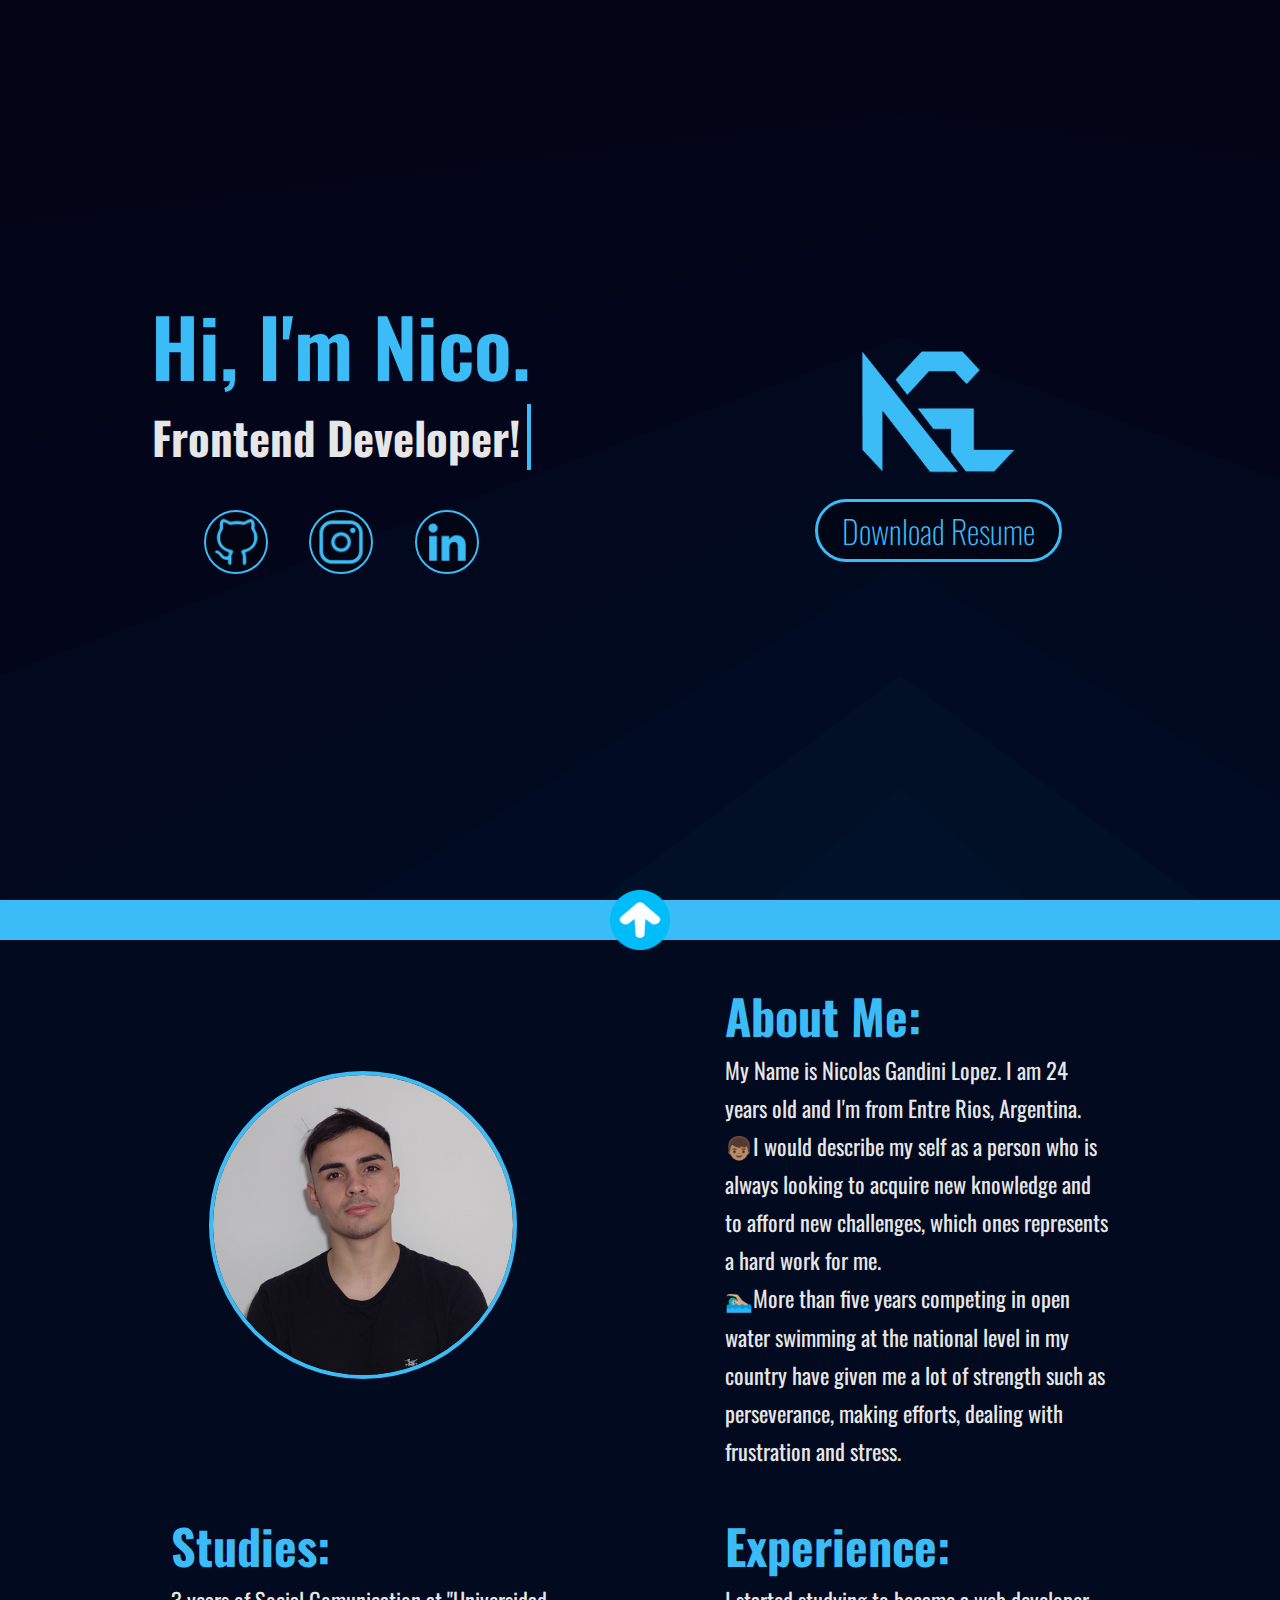
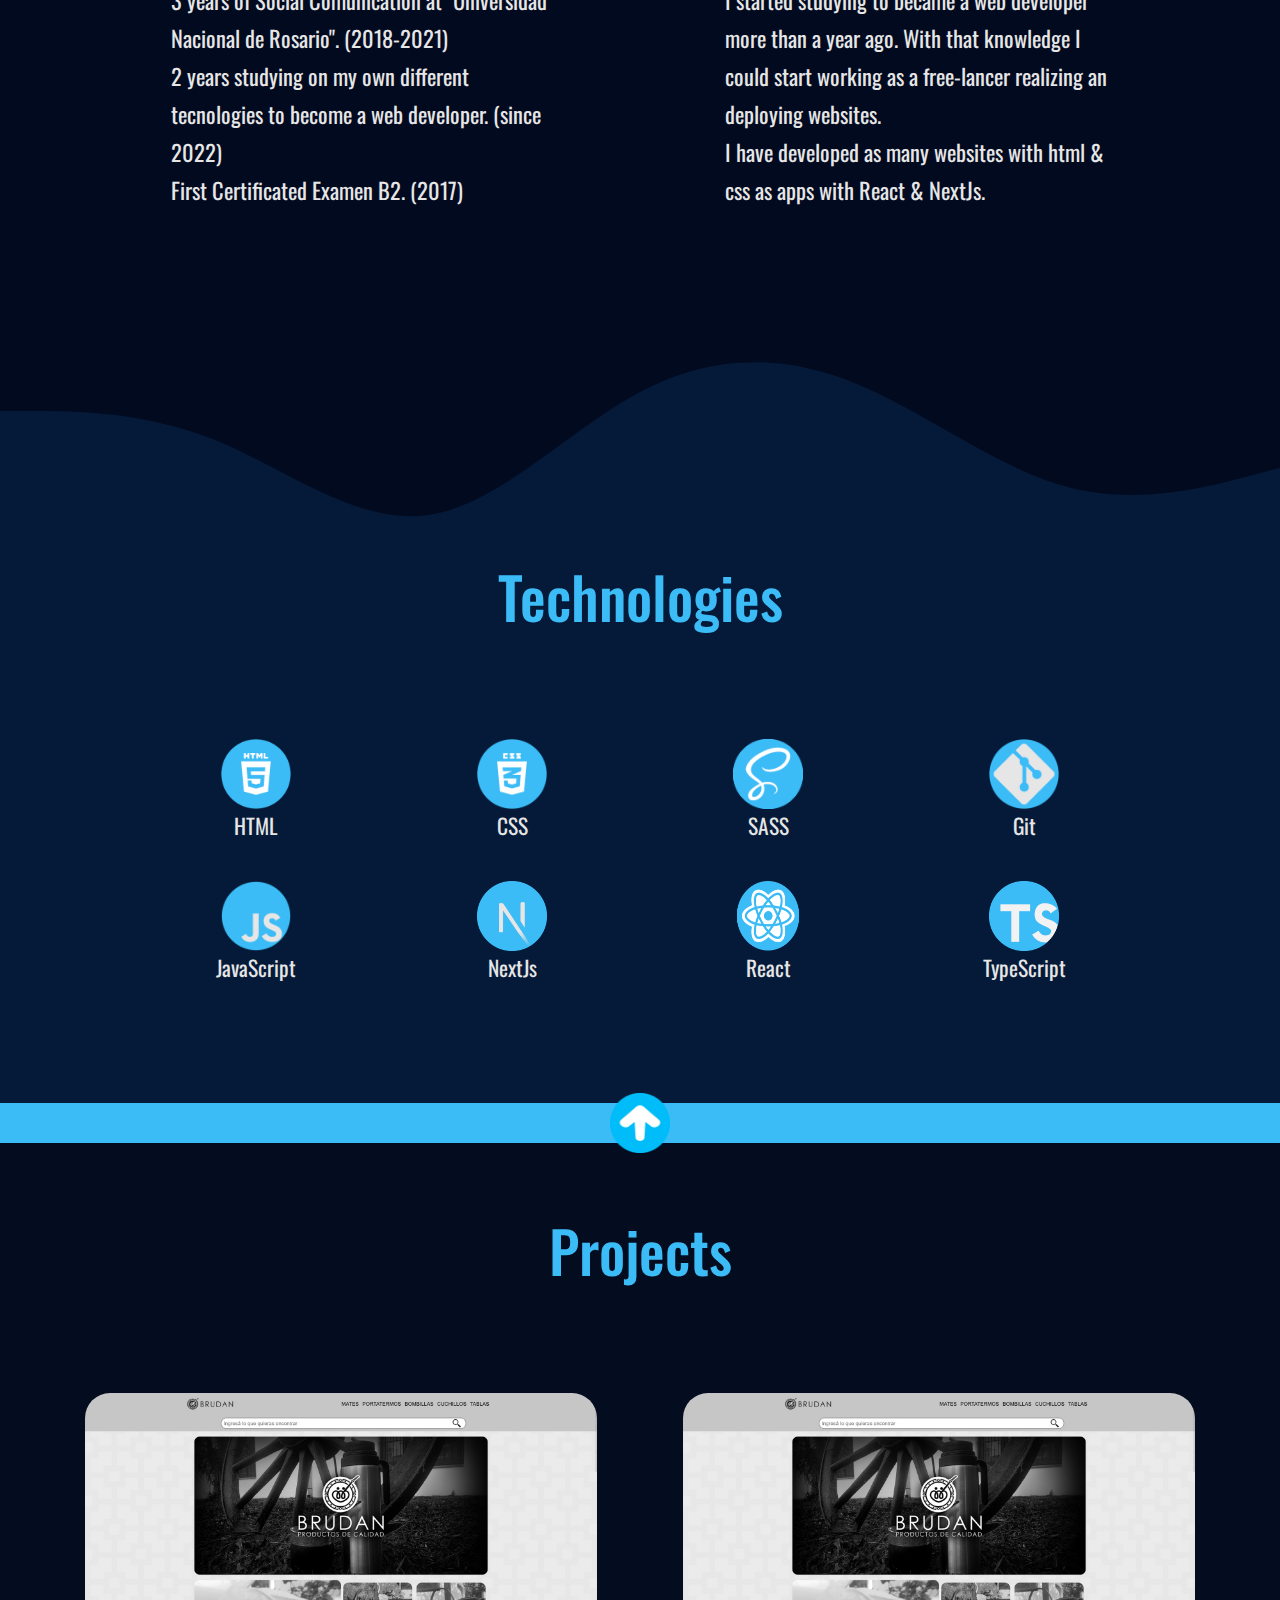
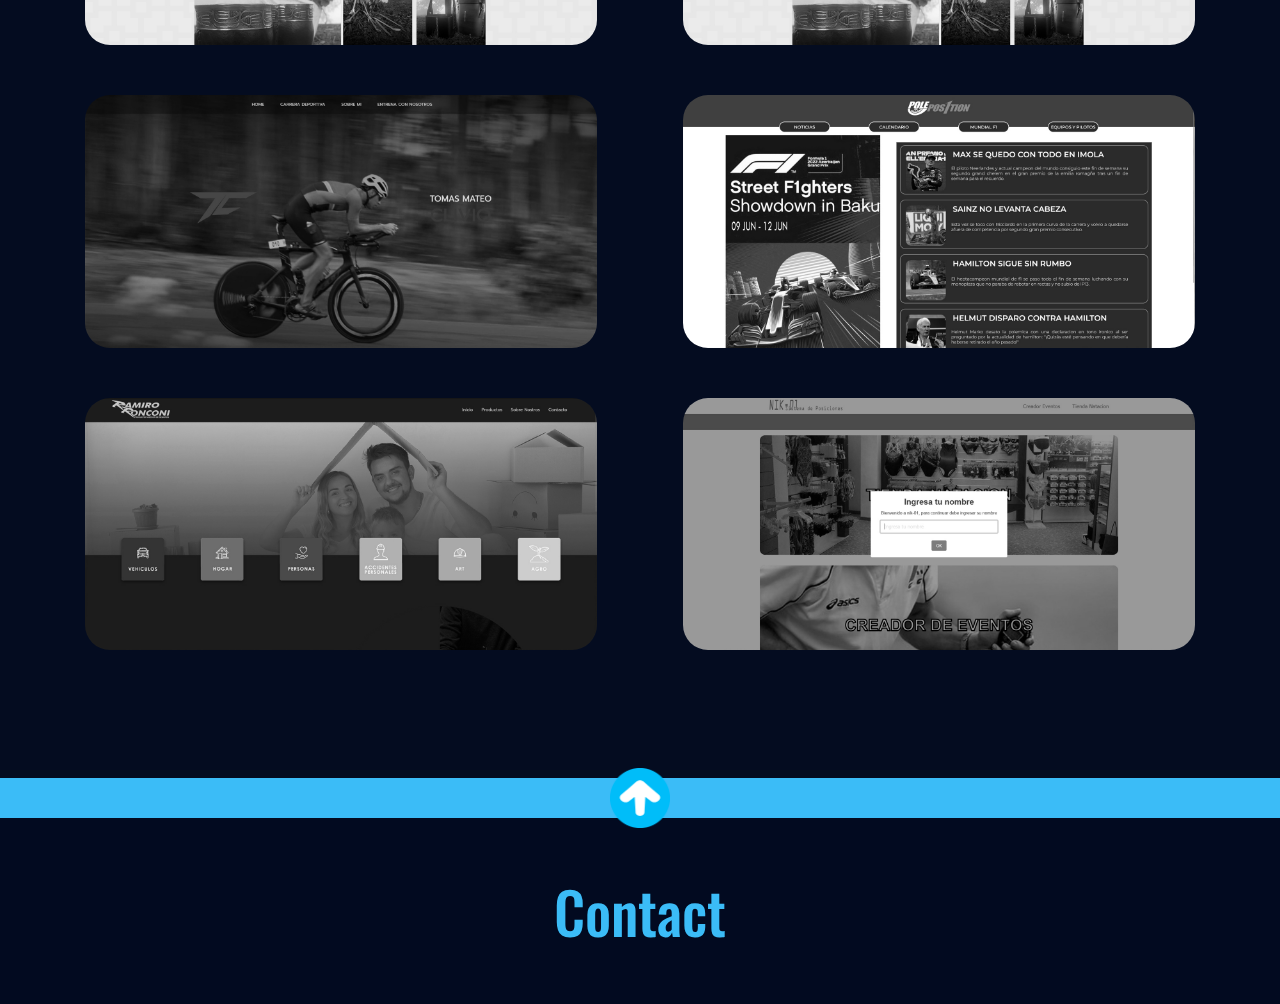
==== en.html @ 4fa84c88 "main" ====
<!DOCTYPE html>
<html lang="en">

<head>
    <meta charset="UTF-8">
    <meta name="viewport" content="width=device-width, initial-scale=1.0">
    <link rel="stylesheet" href="css/global.css">
    <title>NGL Web Developer</title>
    <meta name="description" content="Discover in this portfolio my projects and my way of working as a Frontend developer.">
    <link rel="shortcut icon" href="./assets/ngl.png" type="image/x-icon">
</head>

<body>
    <header></header>
    <main class="wellcome">
        <article class="leftmain">
            <h3 class="mainName">Hi, I'm Nico.</h3>
            <h1 class="writing-machine">Frontend Developer!</h1>
            <div class="icons">
                <a href="https://github.com/Gandininicoo" rel="no-rel" target="_blank" class="icon github"></a>
                <a href="https://www.instagram.com/gandininicoo/" rel="no-rel" target="_blank"
                    class="icon instagram"></a>
                <a href="https://www.linkedin.com/in/nicolas-gandini-lopez-996236244/" rel="no-rel" target="_blank"
                    class="icon linkedin"></a>
            </div>
        </article>
        <div class="rightmain">
            <img src="./assets/ngl.png" alt="NGL WEB DEVELOPER" class="nglwellcome">
            <a href="./assets/Resume-Nicolas-Ganidini-Lopez.pdf" rel="no-rel" target="_blank" download class="downloadresume">Download Resume</a>
        </div>
    </main>
    <div class="divisor1">
        <img src="./assets/44603.png" alt="up-arrow">
    </div>
    <section class="personal-data">
        <div class="aboutPictureContainer"><img src="./assets/nicolasgandinilopez.jpg"
                alt="Picture of Nicolas Gandini Lopez" class="aboutPicture"></div>
        <article class="articleabout">
            <h3 class="h3data">About Me:</h3>
            <p class="pdata">My Name is Nicolas Gandini Lopez. I am 24 years old and I'm from Entre Rios, Argentina.</p>
            <p class="pdata">👦🏽I would describe my self as a person who is always looking to acquire new knowledge and
                to afford new challenges, which ones represents a hard work for me.</p>
            <p class="pdata"> 🏊🏼‍♂️More than five years competing in open water swimming at the national level in my
                country have given me a lot of strength such as perseverance, making efforts, dealing with frustration
                and stress.</p>
        </article>
    </section>
    <section class="personal-data personal-data-bottom">
        <article class="articleinfo">
            <h3 class="h3data">Studies:</h3>
            <p class="pdata">3 years of Social Comunication at "Universidad Nacional de Rosario". (2018-2021)</p>
            <p class="pdata">2 years studying on my own different tecnologies to become a web developer. (since 2022)
            </p>
            <p class="pdata">First Certificated Examen B2. (2017) </p>
        </article>
        <article class="articleinfo">
            <h3 class="h3data">Experience:</h3>
            <p class="pdata"> I started studying to became a web developer more than a year ago. With that knowledge I
                could start working as a free-lancer realizing an deploying websites.</p>
            <p class="pdata"> I have developed as many websites with html & css as apps with React & NextJs.</p>
        </article>
    </section>
    <svg class="svgwave" xmlns="http://www.w3.org/2000/svg" viewBox="0 0 1440 320">
        <path fill="#051A38" fill-opacity="1"
            d="M0,64L40,64C80,64,160,64,240,96C320,128,400,192,480,181.3C560,171,640,85,720,42.7C800,0,880,0,960,32C1040,64,1120,128,1200,149.3C1280,171,1360,149,1400,138.7L1440,128L1440,320L1400,320C1360,320,1280,320,1200,320C1120,320,1040,320,960,320C880,320,800,320,720,320C640,320,560,320,480,320C400,320,320,320,240,320C160,320,80,320,40,320L0,320Z">
        </path>
    </svg>
    <section class="techs">
        <h3 class="techsName">Technologies</h3>
        <article class="techsIcons">
            <div class="techIcon"><img src="./assets/html.png" alt="">
                <h6>HTML</h6>
            </div>
            <div class="techIcon"><img src="./assets/css.png" alt="">
                <h6>CSS</h6>
            </div>
            <div class="techIcon"><img src="./assets/sass.png" alt="">
                <h6>SASS</h6>
            </div>
            <div class="techIcon"><img src="./assets/git.png" alt="">
                <h6>Git</h6>
            </div>
            <div class="techIcon"><img src="./assets/js.png" alt="">
                <h6>JavaScript</h6>
            </div>
            <div class="techIcon"><img src="./assets/next.png" alt="">
                <h6>NextJs</h6>
            </div>
            <div class="techIcon"><img src="./assets/react.png" alt="">
                <h6>React</h6>
            </div>
            <div class="techIcon"><img src="./assets/ts.png" alt="">
                <h6>TypeScript</h6>
            </div>
        </article>
    </section>
    <div class="divisor1">
        <img src="./assets/44603.png" alt="up-arrow">
    </div>
    <section class="projects">
        <h3 class="techsName">Projects</h3>
        <div class=" project hover08 hover14">
            <figure><img class="projectImg" src="./assets/matesbrudan.jpg"></figure>
            <div class="barraProjectos">
                <a href="https://github.com/Gandininicoo/Brudan" rel="no-rel" target="_blank"> <img src="./assets/visitgithub.png" alt="visit github">GitHub</a>
                <a href="https://www.matesbrudan.com.ar/" rel="no-rel" target="_blank"> <img src="./assets/visitwebsite.png" alt="visit website">Visit Website</a>
            </div>
        </div>
        <div class=" project hover08 hover14">
            <figure><img class="projectImg" src="./assets/matesbrudan.jpg"></figure>
            <div class="barraProjectos">
                <a href="https://github.com/Gandininicoo/Brudan" rel="no-rel" target="_blank"> <img src="./assets/visitgithub.png" alt="visit github">GitHub</a>
                <a href="https://www.matesbrudan.com.ar/" rel="no-rel" target="_blank"> <img src="./assets/visitwebsite.png" alt="visit website">Visit Website</a>
            </div>
        </div>
        <div class=" project hover08 hover14">
            <figure><img class="projectImg" src="./assets/tomasclivioapp.jpg"></figure>
            <div class="barraProjectos">
                <a href="https://github.com/Gandininicoo/reactApp-TomiClivio" rel="no-rel" target="_blank"> <img src="./assets/visitgithub.png" alt="visit github">GitHub</a>
                <a href="https://tomasclivio.web.app/" rel="no-rel" target="_blank"> <img src="./assets/visitwebsite.png" alt="visit website">Visit Website</a>
            </div>
        </div>
        <div class=" project hover08 hover14">
            <figure><img class="projectImg" src="./assets/poleposition.jpg"></figure>
            <div class="barraProjectos">
                <a href="https://github.com/Gandininicoo/Pole-Position" rel="no-rel" target="_blank"> <img src="./assets/visitgithub.png" alt="visit github">GitHub</a>
                <a href="https://gandininicoo.github.io/Pole-Position/" rel="no-rel" target="_blank"> <img src="./assets/visitwebsite.png" alt="visit website">Visit Website</a>
            </div>
        </div>
        <div class=" project hover08 hover14">
            <figure><img class="projectImg" src="./assets/ramiroronconi.jpg"></figure>
            <div class="barraProjectos">
                <a href="https://github.com/Gandininicoo/RRonconi" rel="no-rel" target="_blank"> <img src="./assets/visitgithub.png" alt="visit github">GitHub</a>
                <a href="http://ramiroronconi.com.ar/" rel="no-rel" target="_blank"> <img src="./assets/visitwebsite.png" alt="visit website">Visit Website</a>
            </div>
        </div>
        <div class=" project hover08 hover14">
            <figure><img class="projectImg" src="./assets/nik.jpg"></figure>
            <div class="barraProjectos">
                <a href="https://github.com/Gandininicoo/JS-GandiniLopez" rel="no-rel" target="_blank"> <img src="./assets/visitgithub.png" alt="visit github">GitHub</a>
                <a href="https://gandininicoo.github.io/JS-GandiniLopez/" rel="no-rel" target="_blank"> <img src="./assets/visitwebsite.png" alt="visit website">Visit Website</a>
            </div>
        </div>
    </section>
    <div class="divisor1">
        <img src="./assets/44603.png" alt="up-arrow">
    </div>
    <section class="contact">
        <h3 class="techsName">Contact</h3>
    </section>
    <footer></footer>
    <script src="main.js"></script>
</body>

</html>
---- css/global.css ----
@import url('https://fonts.googleapis.com/css2?family=Oswald:wght@200;400;600&display=swap');
*{
    margin: 0;
    padding: 0;
    font-family: Oswald, sans-serif;
}

.wellcome{
    height: 100vh;
    width: 100%;
    display: flex;
    flex-wrap: wrap;
    justify-content: space-evenly;
    background-color: #030415;
    background-image: url("data:image/svg+xml,%3Csvg xmlns='http://www.w3.org/2000/svg' width='100%25' height='100%25' viewBox='0 0 1600 800'%3E%3Cg %3E%3Cpolygon fill='%23030518' points='800 100 0 200 0 800 1600 800 1600 200'/%3E%3Cpolygon fill='%2303061b' points='800 200 0 400 0 800 1600 800 1600 400'/%3E%3Cpolygon fill='%2302081d' points='800 300 0 600 0 800 1600 800 1600 600'/%3E%3Cpolygon fill='%23020a20' points='1600 800 800 400 0 800'/%3E%3Cpolygon fill='%23010c24' points='1280 800 800 500 320 800'/%3E%3Cpolygon fill='%23010f27' points='533.3 800 1066.7 800 800 600'/%3E%3Cpolygon fill='%2300122A' points='684.1 800 914.3 800 800 700'/%3E%3C/g%3E%3C/svg%3E");
    background-attachment: fixed;
    background-size: cover;
}
.leftmain, .rightmain{
    width: 40%;
    display: flex;
    flex-direction: column;
    justify-content: center;
    align-items: center;
}
.mainName{
    font-size: 5rem;
    font-weight: 600;
    color: #3bbcf7;
}
.writing-machine{
    display: block;
    font-size: 2.8rem;
    white-space: nowrap;
    border-right: 4px solid #3bbcf7;
    width: 15ch;
    animation: tipe 2.7s steps(20), blink .6s infinite;
    overflow: hidden;
    color: #e6e6e6;
}
.writing-machine-es{
    display: block;
    font-size: 2.8rem;
    white-space: nowrap;
    border-right: 4px solid #3bbcf7;
    width: 17ch;
    animation: tipe 2.7s steps(20), blink .6s infinite;
    overflow: hidden;
    color: #e6e6e6;
}
@keyframes tipe {
    from {width: 0;}
}
@keyframes blink {
    50% {border-color: transparent;}
}
.icons{
    margin: 40px;
    width: 70%;
    display: flex;
    justify-content: space-evenly;
}
.icon{
    width: 60px;
    height: 60px;
    border-radius: 100%;
    background-color: rgba(0, 0, 0, 0.3);
    border: 2px solid #3bbcf7;
    transition: ease-in .1s;
}
.icon:hover{
    width: 56px;
    height: 56px;
    background-color: rgba(0, 0, 0, 0.6);
    border: 4px solid #3bbcf7;
}
.github{background-image: url(../assets/github.png); background-size: 100%; background-repeat: no-repeat;}
.instagram{background-image: url(../assets/instagram.png); background-size: 100%; background-repeat: no-repeat;}
.linkedin{background-image: url(../assets/linkedin.png); background-size: 100%; background-repeat: no-repeat;}
.downloadresume{font-size: 2rem;
    font-weight: 200;
    padding: 5px;
    background-color: rgba(0, 0, 0, 0.3);
    color: #3bbcf7;
    text-decoration: none;
    width: 45%;
    border-radius: 80px;
    text-align: center;
    border: 3px solid #3bbcf7;
    transition: all .4s;
}
.downloadresume:hover{
    background-color: rgba(0, 0, 0, 0.6);
    transform: scale(.95);
    border: 4px solid #3bbcf7;
}
.nglwellcome{
    width: 30%;
    margin-bottom: 15px;
}
.divisor1{
    width: 100%;
    height: 40px;
    background-color: #3bbcf7;
    display: flex;
    justify-content: center;
    align-items: flex-start;
}
.divisor1 img{
    height: 60px;
    width: 60px;
    position: relative;
    top: -10px;
}
.personal-data{
    display: flex;
    flex-wrap: wrap;
    justify-content: space-evenly;
    padding-top: 40px;
    background-color: #020A20;
    background-attachment: fixed;
    background-size: cover;
}
.personal-data-bottom{
    padding-bottom: 400px;
}
.svgwave{
    background-color: transparent;
    margin-top: -400px;
    padding-top: 80px; 
    margin-bottom: -10px;
}
.articleabout{
    width: 30%;
    display: flex;
    flex-direction: column;
}
.h3data{
    font-size: 3rem;
    color: #3bbcf7;
}
.pdata{
    font-size: 1.4rem;
    line-height: 1.7em;
    color: #e6e6e6;
}
.aboutPictureContainer{
    display: flex;
    width: 20%;
    margin-right: 5%;
    margin-left: 5%;
    justify-content: center;
    align-items: center;
}
.aboutPicture{
    width: 300px;
    height: 300px;
    height: auto;
    aspect-ratio: 1/1!important;
    border-radius: 100%;
    border: 4px solid #3bbcf7;
}
.articleinfo{
    width: 30%;
    display: flex;
    flex-direction: column;
}
.techs{
    margin-top: -80px;
    width: 100%;
    background-color: #051A38;
    display: flex;
    flex-direction: column;
    align-items: center;
    padding-bottom: 100px;
}
.techsName{
    width: 100%;
    text-align: center;
    font-size: 3.6rem;
    font-weight: 500;
    color: #3bbcf7;
    margin-bottom: 50px;
}
.techsIcons{
    margin-top: 30px;
    width: 80%;
    display: flex;
    justify-content: space-between;
    flex-wrap: wrap;
}
.techIcon{
    padding: 20px 0px;
    display: flex;
    flex-direction: column;
    width: 25%;
    font-size: 2rem;
    justify-content: center;
    align-items: center;
}
.techIcon img{
    height: 70px;
    aspect-ratio: 1/1;
    width: auto;
}
.techIcon h6{
    align-self: center;
    font-weight: 400;
    color: #e6e6e6;
}
.projects{
    display: flex;
    flex-wrap: wrap;
    justify-content: space-evenly;
    background-color: #040C20;
    background-image: url("data:image/svg+xml,%3Csvg xmlns='http://www.w3.org/2000/svg' width='100%25' height='100%25' viewBox='0 0 1600 800'%3E%3Cg stroke='%23051A38' stroke-width='65.6' stroke-opacity='0.15' %3E%3Ccircle fill='%23040C20' cx='0' cy='0' r='1800'/%3E%3Ccircle fill='%23050e23' cx='0' cy='0' r='1700'/%3E%3Ccircle fill='%23061026' cx='0' cy='0' r='1600'/%3E%3Ccircle fill='%23071229' cx='0' cy='0' r='1500'/%3E%3Ccircle fill='%2307142c' cx='0' cy='0' r='1400'/%3E%3Ccircle fill='%2307162f' cx='0' cy='0' r='1300'/%3E%3Ccircle fill='%23071732' cx='0' cy='0' r='1200'/%3E%3Ccircle fill='%23071936' cx='0' cy='0' r='1100'/%3E%3Ccircle fill='%23071a39' cx='0' cy='0' r='1000'/%3E%3Ccircle fill='%23071c3c' cx='0' cy='0' r='900'/%3E%3Ccircle fill='%23071d3f' cx='0' cy='0' r='800'/%3E%3Ccircle fill='%23071f43' cx='0' cy='0' r='700'/%3E%3Ccircle fill='%23072046' cx='0' cy='0' r='600'/%3E%3Ccircle fill='%23072249' cx='0' cy='0' r='500'/%3E%3Ccircle fill='%2308234d' cx='0' cy='0' r='400'/%3E%3Ccircle fill='%23082550' cx='0' cy='0' r='300'/%3E%3Ccircle fill='%23082654' cx='0' cy='0' r='200'/%3E%3Ccircle fill='%23082857' cx='0' cy='0' r='100'/%3E%3C/g%3E%3C/svg%3E");
    background-attachment: fixed;
    background-size: cover;
    padding-bottom: 10%;
    padding-top: 5%;
}
.project{
    display: flex;
    flex-wrap: wrap;
    flex-direction: column;
    aspect-ratio: 16/7.88!important;
    display: flex;
    width: 40%;
    margin-top: 50px;
    border-radius: 25px;
    overflow: hidden;
    transition: ease-in .4s;
}
.project:hover{
    transform: scale(1.1);
    border-radius: 8px;
}
.projectImg{
    width: 100%;
}
.hover14 figure {
    overflow: hidden;
    display: flex;
	position: relative;
    width: 100%;
    height: 100%;
}
.hover14 figure::before {
	position: absolute;
	top: 0;
	left: -75%;
	z-index: 2;
	display: block;
	content: '';
	width: 50%;
	height: 100%;
	background: -webkit-linear-gradient(left, rgba(255,255,255,0) 0%, rgba(255,255,255,.3) 100%);
	background: linear-gradient(to right, rgba(255,255,255,0) 0%, rgba(255,255,255,.3) 100%);
	-webkit-transform: skewX(-25deg);
	transform: skewX(-25deg);
}
.hover14 figure:hover::before {
	-webkit-animation: shine .9s;
	animation: shine .9s;
}
@-webkit-keyframes shine {
	100% {
		left: 125%;
	}
}
@keyframes shine {
	100% {
		left: 125%;
	}
}

.hover08 figure img {
	-webkit-filter: grayscale(100%);
	filter: grayscale(100%);
	-webkit-transition: .6s ease-in-out;
	transition: .6s ease-in-out;
}
.hover08 figure:hover img {
	-webkit-filter: grayscale(0);
	filter: grayscale(0);
}

.barraProjectos{
    width: 100%;
    display: flex;
    flex-wrap: wrap;
    justify-content: space-evenly;
    align-content: center;
    background-color: rgba(0, 0, 0, .8);
    height: 0px;
    z-index: 2;
    -webkit-transition: .6s ease-in-out;
	transition: .6s ease-in-out;
    overflow: hidden;
}
.barraProjectos a{
    color: #fafafa;
    text-decoration: none;
    text-align: center;
    font-weight: 200;
    font-size: 1.1rem;
}
.barraProjectos a img{
    height: 18px;
    width: 18px;
    margin-right: 10px;
}
.barraProjectosDespelgada{
    margin-top: -60px;
    height: 60px;
    -webkit-transition: .6s ease-in-out;
	transition: .6s ease-in-out;
}
.contact{
    display: flex;
    flex-wrap: wrap;
    padding-top: 50px;
    width: 100%;
    background-color: #020A20;
}
@media all and (max-width: 1080px){
    .personal-data-bottom{
        padding-bottom: 250px;
    }
    .mainName{
        font-size: 3rem;
    }
    .writing-machine, .writing-machine-es{
        font-size: 1.8rem;
    }
    .downloadresume{
        font-size: 1.3rem;
    }
    .nglwellcome{
        width: 40%;
        margin-bottom: 15px;
    }
    .h3data{
        font-size: 1.8rem;
    }
    .pdata{
        font-size: 1rem;
        line-height: 1.3em;
    }
    .icon{
        width: 40px;
        height: 40px;
    }
}
.welcomePage{
    display: flex;
    width: 100%;
    height: 100vh;
    flex-wrap: wrap;
}
.welcomeMain{
    display: flex;
    flex-direction: column;
    height: 82%;
    width: 100%;
    align-items: center;
    justify-content: center;
    background-color: #030D1B;
    background-image: url("data:image/svg+xml,%3Csvg xmlns='http://www.w3.org/2000/svg' viewBox='0 0 2000 1500'%3E%3Cdefs%3E%3Cpath fill='none' stroke-width='200' id='a' d='M0.74-509.63l485.39 352.65l-185.4 570.61h-599.97l-185.4-570.61L0.74-509.63 M0.74-510.87l-486.56 353.51l185.85 571.99h601.42L487.3-157.36L0.74-510.87L0.74-510.87z'/%3E%3C/defs%3E%3Cg transform='scale(0.928)' style='transform-origin:center'%3E%3Cg transform='rotate(72 0 0)' style='transform-origin:center'%3E%3Cg transform='rotate(-160 0 0)' style='transform-origin:center'%3E%3Cg transform='translate(1000 750)'%3E%3Cuse stroke='%23030E1C' href='%23a' transform='rotate(10 0 0) scale(1.1)'/%3E%3Cuse stroke='%23040f1e' href='%23a' transform='rotate(20 0 0) scale(1.2)'/%3E%3Cuse stroke='%23051120' href='%23a' transform='rotate(30 0 0) scale(1.3)'/%3E%3Cuse stroke='%23051222' href='%23a' transform='rotate(40 0 0) scale(1.4)'/%3E%3Cuse stroke='%23061324' href='%23a' transform='rotate(50 0 0) scale(1.5)'/%3E%3Cuse stroke='%23061427' href='%23a' transform='rotate(60 0 0) scale(1.6)'/%3E%3Cuse stroke='%23061529' href='%23a' transform='rotate(70 0 0) scale(1.7)'/%3E%3Cuse stroke='%2306172b' href='%23a' transform='rotate(80 0 0) scale(1.8)'/%3E%3Cuse stroke='%2306182d' href='%23a' transform='rotate(90 0 0) scale(1.9)'/%3E%3Cuse stroke='%2306182f' href='%23a' transform='rotate(100 0 0) scale(2)'/%3E%3Cuse stroke='%23061932' href='%23a' transform='rotate(110 0 0) scale(2.1)'/%3E%3Cuse stroke='%23061a34' href='%23a' transform='rotate(120 0 0) scale(2.2)'/%3E%3Cuse stroke='%23061b36' href='%23a' transform='rotate(130 0 0) scale(2.3)'/%3E%3Cuse stroke='%23061c38' href='%23a' transform='rotate(140 0 0) scale(2.4)'/%3E%3Cuse stroke='%23071d3b' href='%23a' transform='rotate(150 0 0) scale(2.5)'/%3E%3Cuse stroke='%23071E3D' href='%23a' transform='rotate(160 0 0) scale(2.6)'/%3E%3C/g%3E%3C/g%3E%3C/g%3E%3C/g%3E%3C/svg%3E");
    background-attachment: fixed;
    background-size: cover;
    background-position: bottom;
}
.welcomeMain img{
    height: 35%;
    aspect-ratio: 1/1;
    margin-top: 10vh;
    animation: imgappear ease-in 1.3s;
    margin-bottom: -2vh;
}
.welcomeMain h1{
    font-size: 3rem;
    color: #3ebcf9;
    margin-bottom: 10vh;
    animation: imgappear ease-in 1.7s;
}
.welcomeMain p{
    font-size: 1.3rem;
    color: #3ebcf9;
    font-weight: 200;
    animation: imgappear ease-in 2.5s;
}
.laguageSection{
    display: flex;
    width: 100%;
    height: 18%;
    background-color: #030D1B;
    background-image: url("data:image/svg+xml,%3Csvg xmlns='http://www.w3.org/2000/svg' viewBox='0 0 2000 1500'%3E%3Cdefs%3E%3Cpath fill='none' stroke-width='200' id='a' d='M0.74-509.63l485.39 352.65l-185.4 570.61h-599.97l-185.4-570.61L0.74-509.63 M0.74-510.87l-486.56 353.51l185.85 571.99h601.42L487.3-157.36L0.74-510.87L0.74-510.87z'/%3E%3C/defs%3E%3Cg transform='scale(0.928)' style='transform-origin:center'%3E%3Cg transform='rotate(72 0 0)' style='transform-origin:center'%3E%3Cg transform='rotate(-160 0 0)' style='transform-origin:center'%3E%3Cg transform='translate(1000 750)'%3E%3Cuse stroke='%23030E1C' href='%23a' transform='rotate(10 0 0) scale(1.1)'/%3E%3Cuse stroke='%23040f1e' href='%23a' transform='rotate(20 0 0) scale(1.2)'/%3E%3Cuse stroke='%23051120' href='%23a' transform='rotate(30 0 0) scale(1.3)'/%3E%3Cuse stroke='%23051222' href='%23a' transform='rotate(40 0 0) scale(1.4)'/%3E%3Cuse stroke='%23061324' href='%23a' transform='rotate(50 0 0) scale(1.5)'/%3E%3Cuse stroke='%23061427' href='%23a' transform='rotate(60 0 0) scale(1.6)'/%3E%3Cuse stroke='%23061529' href='%23a' transform='rotate(70 0 0) scale(1.7)'/%3E%3Cuse stroke='%2306172b' href='%23a' transform='rotate(80 0 0) scale(1.8)'/%3E%3Cuse stroke='%2306182d' href='%23a' transform='rotate(90 0 0) scale(1.9)'/%3E%3Cuse stroke='%2306182f' href='%23a' transform='rotate(100 0 0) scale(2)'/%3E%3Cuse stroke='%23061932' href='%23a' transform='rotate(110 0 0) scale(2.1)'/%3E%3Cuse stroke='%23061a34' href='%23a' transform='rotate(120 0 0) scale(2.2)'/%3E%3Cuse stroke='%23061b36' href='%23a' transform='rotate(130 0 0) scale(2.3)'/%3E%3Cuse stroke='%23061c38' href='%23a' transform='rotate(140 0 0) scale(2.4)'/%3E%3Cuse stroke='%23071d3b' href='%23a' transform='rotate(150 0 0) scale(2.5)'/%3E%3Cuse stroke='%23071E3D' href='%23a' transform='rotate(160 0 0) scale(2.6)'/%3E%3C/g%3E%3C/g%3E%3C/g%3E%3C/g%3E%3C/svg%3E");
    background-attachment: fixed;
    background-size: cover;
    background-position: bottom;
}
.halfLanguageSelect{
    display: flex;
    width: 0;
    flex-grow: 1;
    transition: ease-in-out .55s;
    text-decoration: none;
    font-size: 4rem;
    font-weight: 600;
    justify-content: center;
    align-items: center;
    overflow: hidden;
    border-top: 4px solid #071e3d;
}
.halfEs{
    background-color: #051120;
    color: #14365f;
    border-right: 2px solid #071e3d;
    animation: imgappear ease-in .7s;
    opacity: 75%;
}
.halfEn{
    background-color: #051120;
    color: #14365f;
    border-left: 2px solid #071e3d;
    animation: imgappear ease-in .7s;
    opacity: 75%;
}
.halfEn:hover{
    background-image: url(../assets/english.jpg);
    background-size: cover;
    background-repeat: no-repeat;
    background-position: center;
    background-blend-mode: multiply;
    opacity: 100%;
}
.halfEs:hover{
    background-image: url(../assets/spanish.jpg);
    background-size: cover;
    background-repeat: no-repeat;
    background-position: center;
    background-blend-mode: multiply;
    opacity: 100%;
}
.halfLanguageSelect:hover{
    width: 60%;
    flex-grow: 1;
    color: #3ebcf9!important;
}
@keyframes imgappear {
    0%{
        opacity: 0%;
    }
    100%{
        opacity: 100%;
    }
}

@media all and (max-height: 450px){
    .halfLanguageSelect{
        font-size: 3rem ;
    }
    .welcomeMain h1 {
        margin-bottom: 4vh;
    }
}
@media all and (max-width: 900px){
    .personal-data-bottom{
        padding-bottom: 200px;
    }
}
@media all and (max-width: 720px){
    .project{
        width: 70%;
        border-radius: 5px;
    }
    .project:hover{
        transform: scale(1);
    }
    .project figure img{
        filter: grayscale(0)!important;
    }
    .barraProjectos{
        margin-top: -30px;
        height: 30px;
    }
    .leftmain, .rightmain{
        width: 80%;
    }
    .aboutPictureContainer{
        width: 100%;
    }
    .articleabout, .articleinfo{
        width: 70%;
    }
    .articleinfo{
        margin-bottom: 40px;
    }
    .aboutPicture{
        width: 200px;
        height: 200px;
    }
    .personal-data-bottom{
        padding-bottom: 150px;
    }
    .svgwave{
        display: none;
    }
    .techs{
        padding-top: 40px;
    }
    .techsName{
        font-size: 2.6rem;
        margin-bottom: 0px;
    }
    .techIcon{
        width: 40%;
    }
    .techIcon img{
        height: 50px;
        aspect-ratio: 1/1;
        width: auto;
    }
    .techIcon h6{
        align-self: center;
        font-weight: 400;
        font-size: 1rem;
    }
    .divisor1{
        height: 20px;
    }
    .divisor1 img{
        height: 30px;
        width: 30px;
        margin-top: 5px;
    }
    .welcomeMain h1{
        font-size: 2.4rem;}
}
@media all and (max-width: 700px){
    .welcomePage{
        max-height: 100%;
    }
    .laguageSection{
        justify-content: space-evenly;
        align-items: center;
    }
    .halfLanguageSelect{
        width: 60px;
        max-width: 60px;
        height: 60px;
        flex-grow: unset;
        border-radius: 100%;
        background-size: cover;
        color: transparent;
    }
    .halfEn{
        background-image: url(../assets/english-mini.png);
        opacity: 100%;
    }
    .halfEs{
        background-image: url(../assets/spanish-mini.png);
        opacity: 100%;
    }
    .halfEn:hover{
        background-image: url(../assets/english-mini.png)!important;
    }
    .halfEs:hover{
        background-image: url(../assets/spanish-mini.png)!important;
    }
    .halfLanguageSelect:hover{
        transform: scale(1.1);
        color: transparent!important;
        background-blend-mode: unset;
    }
}
@media all and (max-width: 400px){
    .project{
        width: 80%;
    }
    .wellcome{
        align-content: space-evenly;
        overflow: hidden;
    }
    .aboutPicture{
        width: 130px;
        height: 130px;
    }
    .downloadresume{
        font-size: 1rem;
    }
    .svgwave{
        margin-top: 20px;
    }
    .techsName{
        font-size: 1.8rem;
    }
    .barraProjectos{
        margin-top: -20px;
        height: 20px;
    }
    .barraProjectos a{
        font-size: .8rem;
    }
    .barraProjectos a img{
        height: 12px;
        width: 12px;
    }
    .welcomeMain h1{
        font-size: 2rem;}
    .mainName{
        font-size: 2.5rem;
    }
}
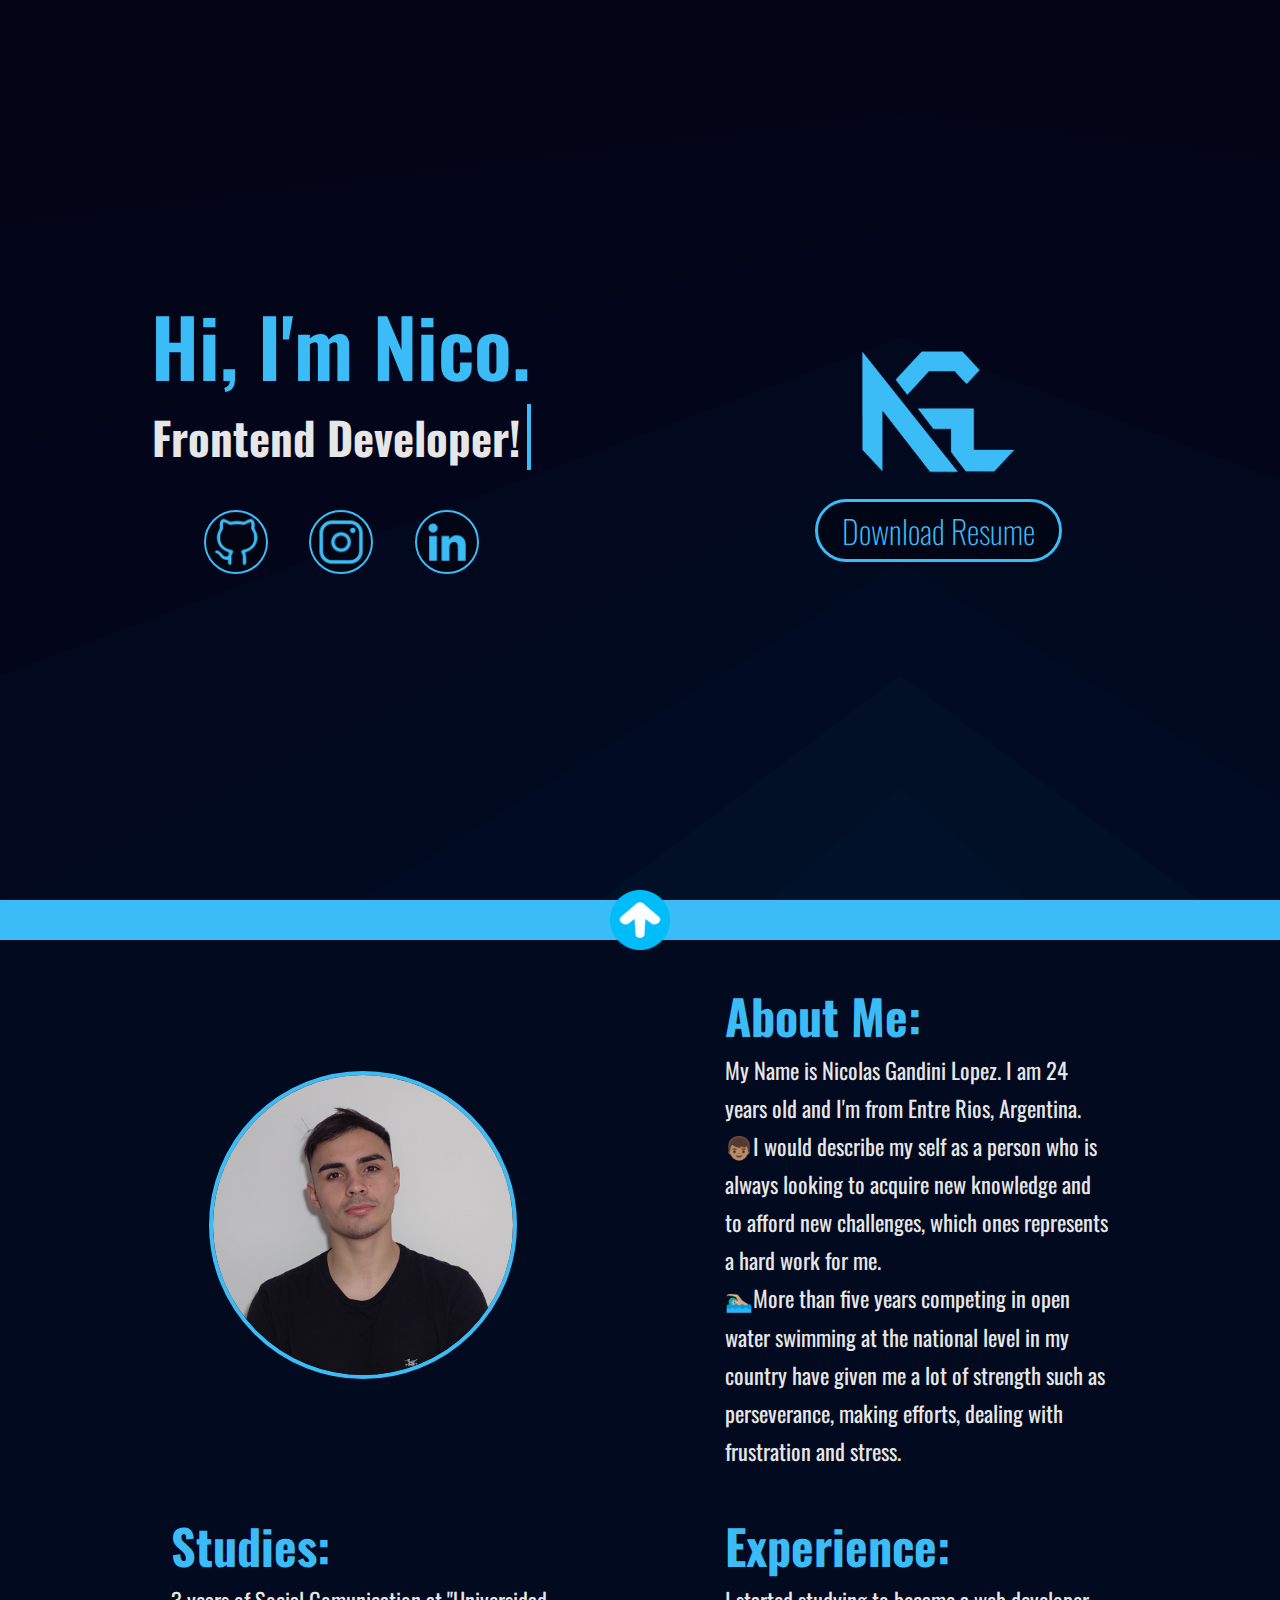
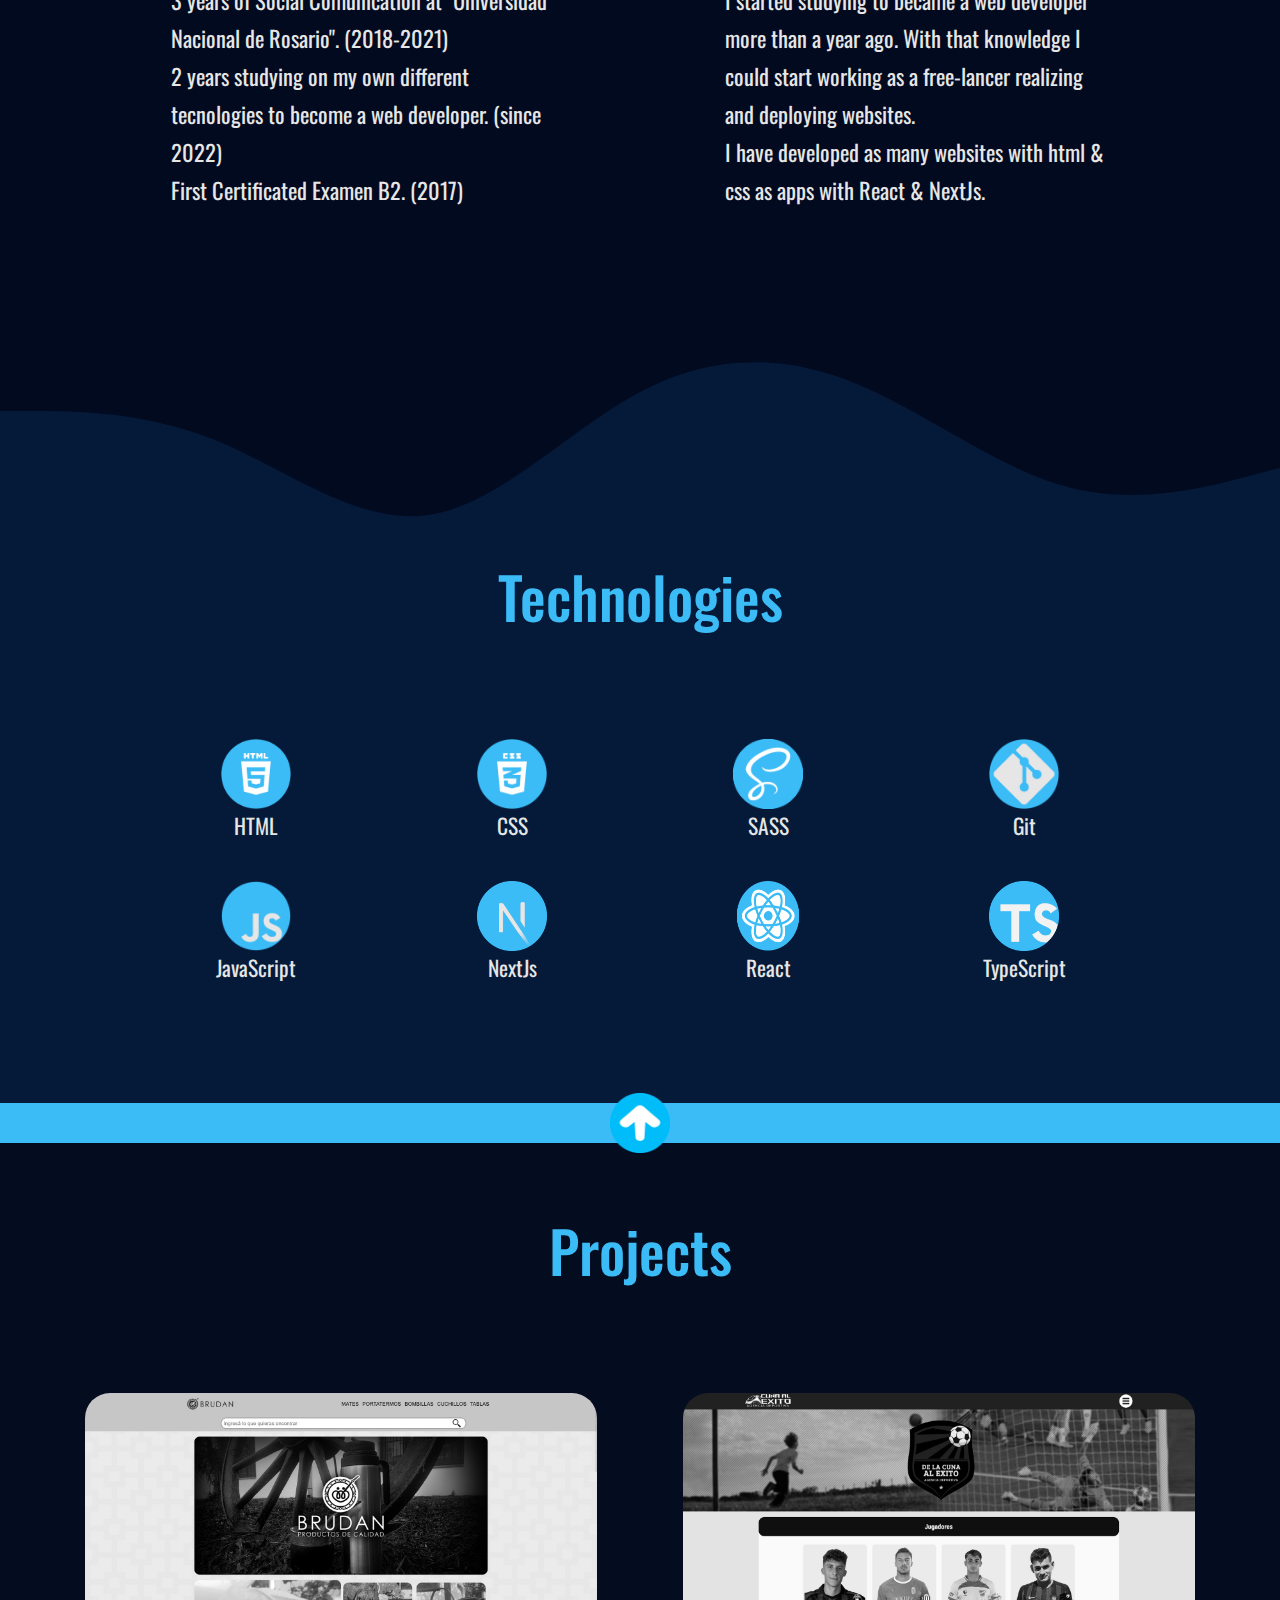
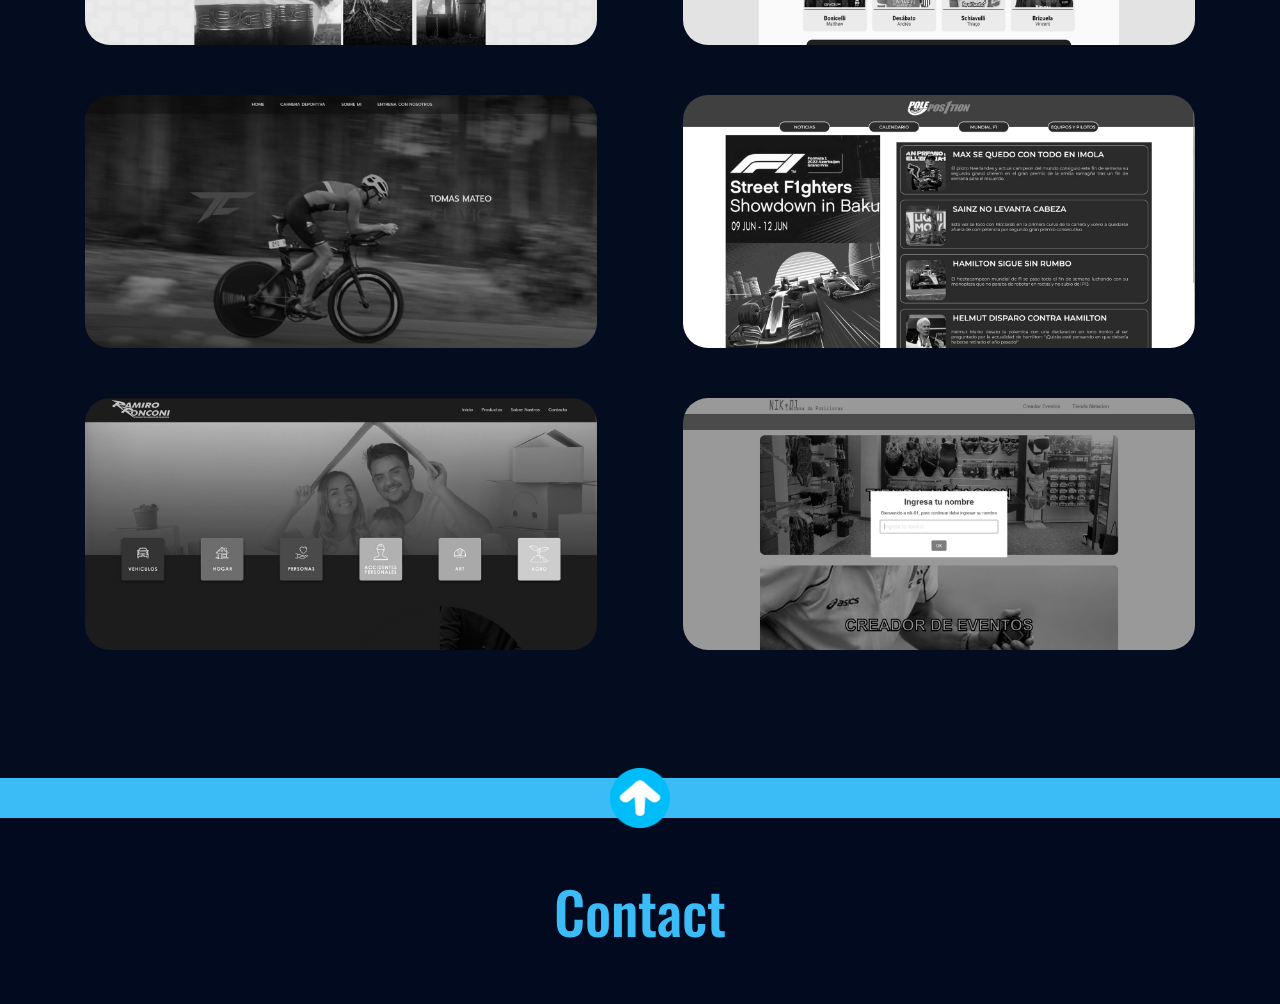
==== commit a23a5b85: "go to top en flechas y proyecto agregado" ====
--- a/en.html
+++ b/en.html
@@ -12,7 +12,7 @@
 
 <body>
     <header></header>
-    <main class="wellcome">
+    <main class="wellcome" id="top">
         <article class="leftmain">
             <h3 class="mainName">Hi, I'm Nico.</h3>
             <h1 class="writing-machine">Frontend Developer!</h1>
@@ -30,7 +30,7 @@
         </div>
     </main>
     <div class="divisor1">
-        <img src="./assets/44603.png" alt="up-arrow">
+        <a href="#top"><img src="./assets/44603.png" alt="up-arrow"></a>
     </div>
     <section class="personal-data">
         <div class="aboutPictureContainer"><img src="./assets/nicolasgandinilopez.jpg"
@@ -56,7 +56,7 @@
         <article class="articleinfo">
             <h3 class="h3data">Experience:</h3>
             <p class="pdata"> I started studying to became a web developer more than a year ago. With that knowledge I
-                could start working as a free-lancer realizing an deploying websites.</p>
+                could start working as a free-lancer realizing and deploying websites.</p>
             <p class="pdata"> I have developed as many websites with html & css as apps with React & NextJs.</p>
         </article>
     </section>
@@ -95,7 +95,7 @@
         </article>
     </section>
     <div class="divisor1">
-        <img src="./assets/44603.png" alt="up-arrow">
+        <a href="#top"><img src="./assets/44603.png" alt="up-arrow"></a>
     </div>
     <section class="projects">
         <h3 class="techsName">Projects</h3>
@@ -107,10 +107,10 @@
             </div>
         </div>
         <div class=" project hover08 hover14">
-            <figure><img class="projectImg" src="./assets/matesbrudan.jpg"></figure>
+            <figure><img class="projectImg" src="./assets/cuna-al-exito.jpg"></figure>
             <div class="barraProjectos">
-                <a href="https://github.com/Gandininicoo/Brudan" rel="no-rel" target="_blank"> <img src="./assets/visitgithub.png" alt="visit github">GitHub</a>
-                <a href="https://www.matesbrudan.com.ar/" rel="no-rel" target="_blank"> <img src="./assets/visitwebsite.png" alt="visit website">Visit Website</a>
+                <a href="https://github.com/Gandininicoo/CunaAlExito" rel="no-rel" target="_blank"> <img src="./assets/visitgithub.png" alt="visit github">GitHub</a>
+                <a href="https://www.delacunaalexito.com.ar/" rel="no-rel" target="_blank"> <img src="./assets/visitwebsite.png" alt="visit website">Visit Website</a>
             </div>
         </div>
         <div class=" project hover08 hover14">
@@ -143,7 +143,7 @@
         </div>
     </section>
     <div class="divisor1">
-        <img src="./assets/44603.png" alt="up-arrow">
+        <a href="#top"><img src="./assets/44603.png" alt="up-arrow"></a>
     </div>
     <section class="contact">
         <h3 class="techsName">Contact</h3>
--- a/css/global.css
+++ b/css/global.css
@@ -3,6 +3,7 @@
     margin: 0;
     padding: 0;
     font-family: Oswald, sans-serif;
+    scroll-behavior: smooth;
 }
 
 .wellcome{
@@ -415,14 +416,14 @@
 }
 .halfEs{
     background-color: #051120;
-    color: #14365f;
+    color: #2979AC;
     border-right: 2px solid #071e3d;
     animation: imgappear ease-in .7s;
     opacity: 75%;
 }
 .halfEn{
     background-color: #051120;
-    color: #14365f;
+    color: #2979AC;
     border-left: 2px solid #071e3d;
     animation: imgappear ease-in .7s;
     opacity: 75%;
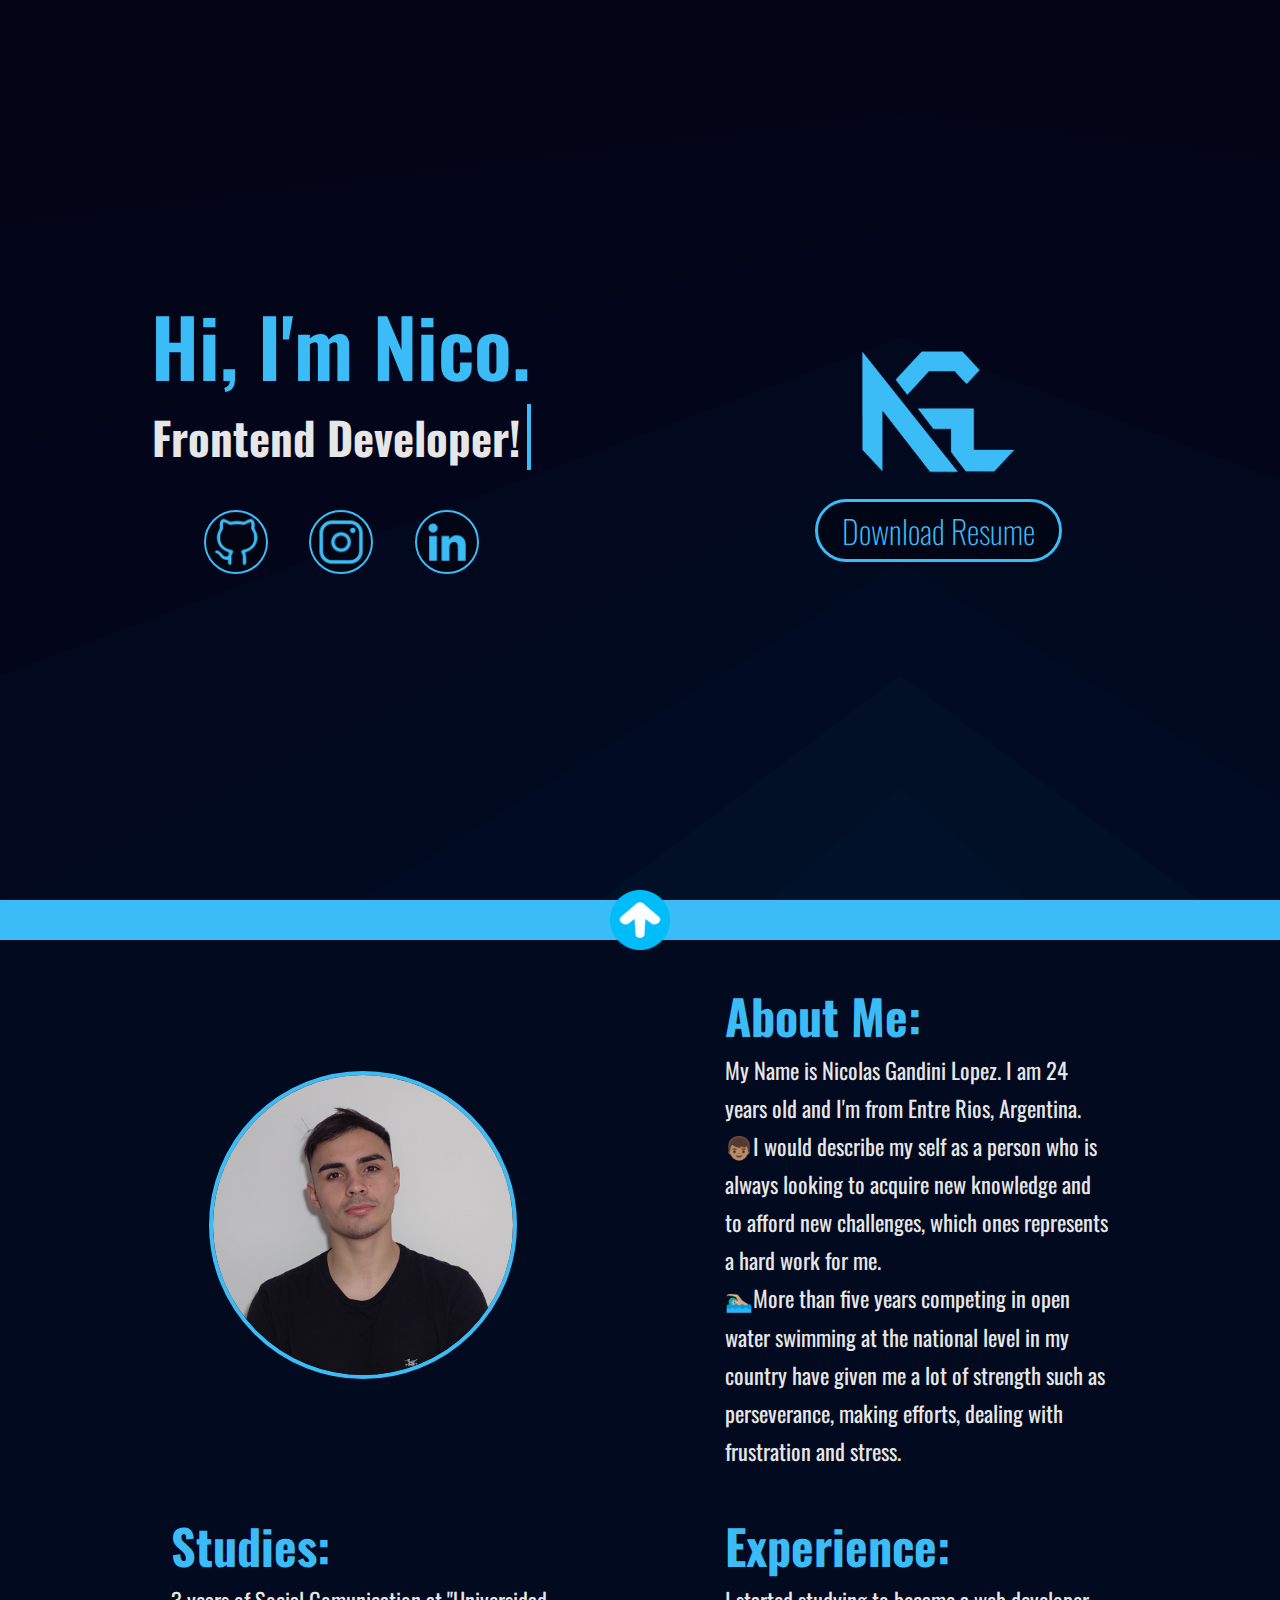
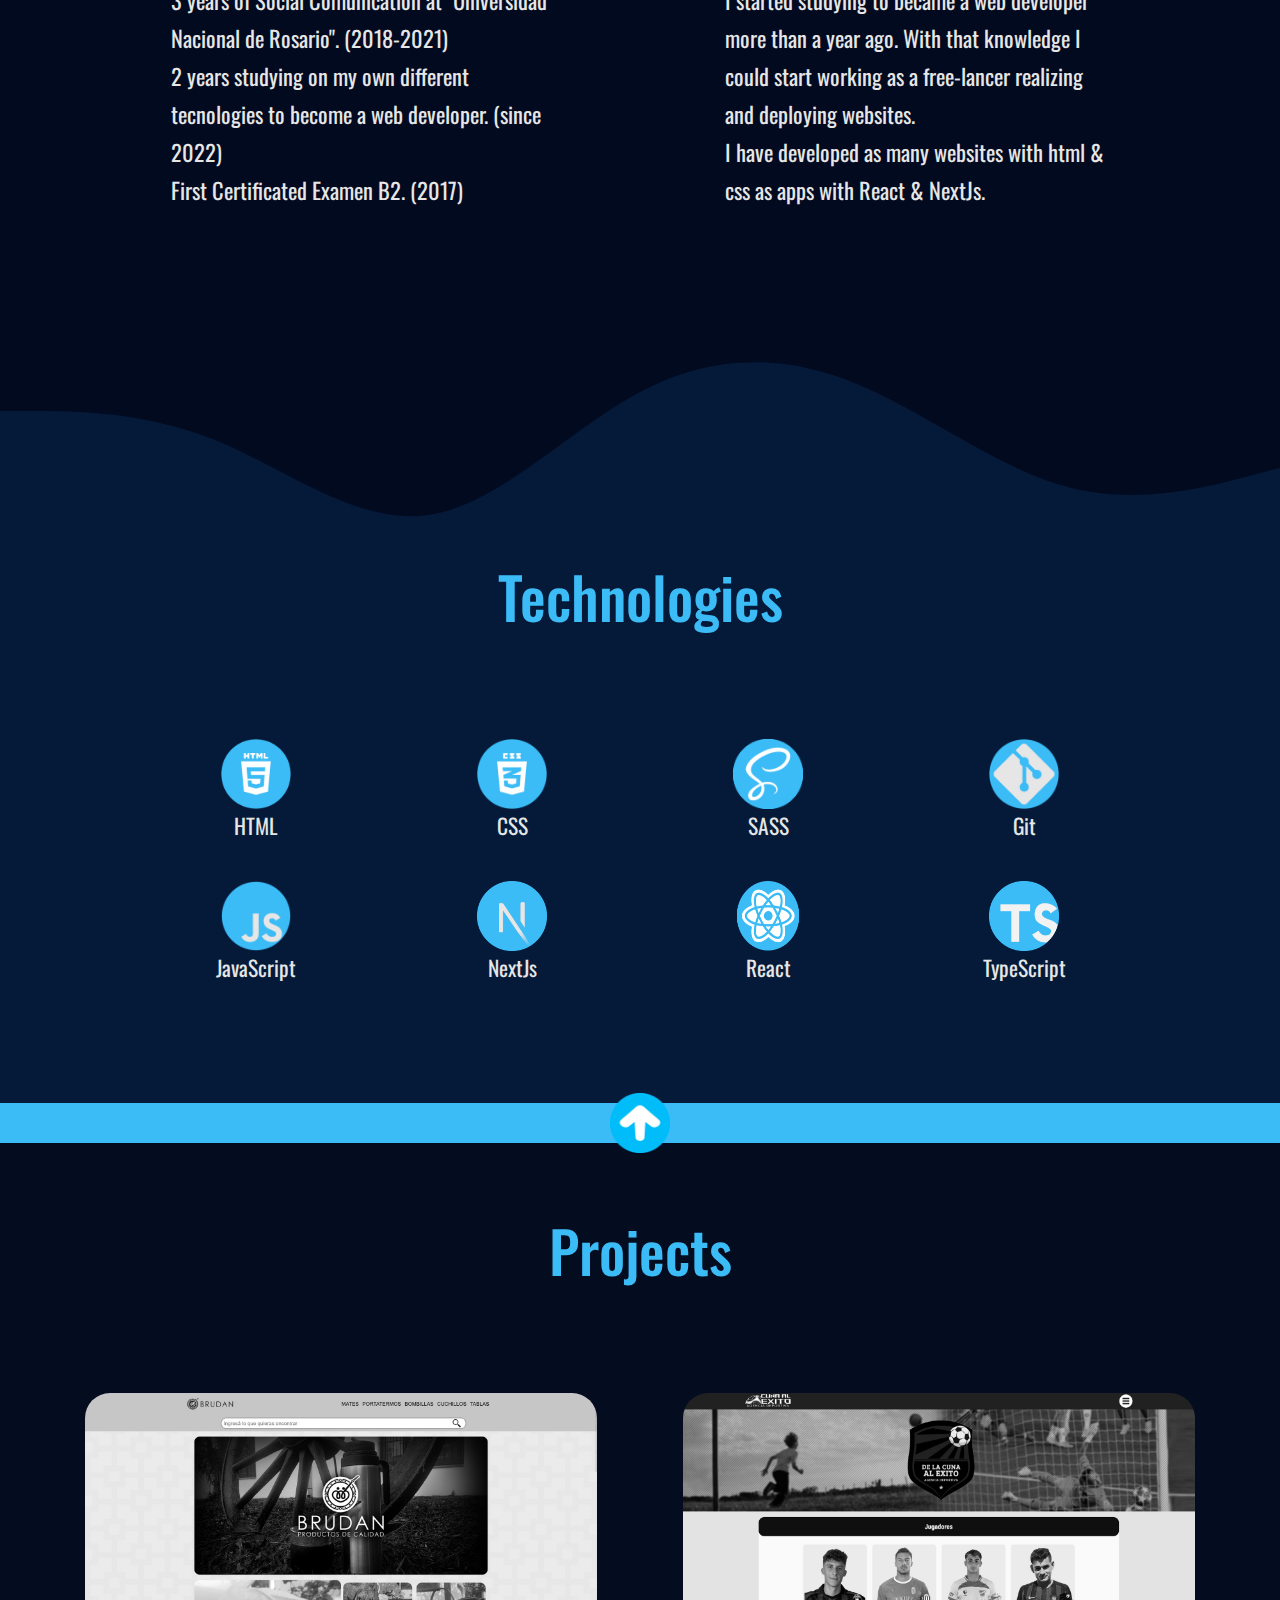
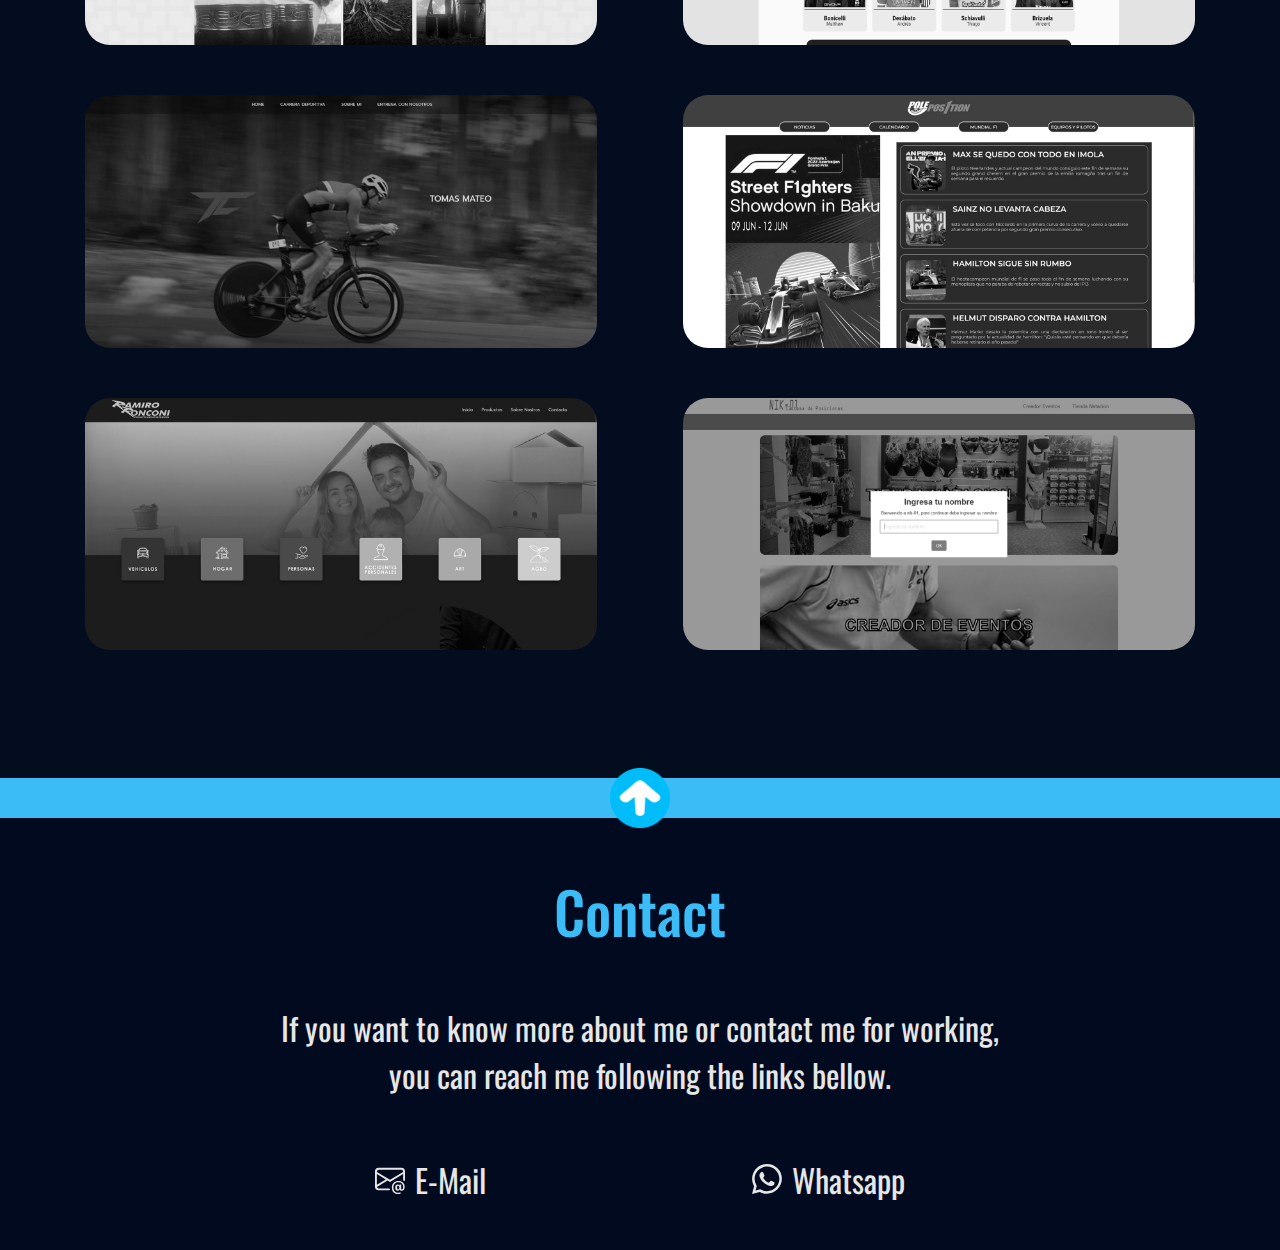
==== commit bcdf69f8: "laguage bug fixed + contact section" ====
--- a/en.html
+++ b/en.html
@@ -147,6 +147,17 @@
     </div>
     <section class="contact">
         <h3 class="techsName">Contact</h3>
+        <p class="contactParagraph">If you want to know more about me or contact me for working, <br>you can reach me
+            following the links bellow.</p>
+        <div class="contactLinkBox">
+            <a href="mailto:nglwebdeveloper@gmail.com">
+                <svg xmlns="http://www.w3.org/2000/svg" fill="currentColor" class="bi bi-envelope-at" viewBox="0 0 16 16"><path d="M2 2a2 2 0 0 0-2 2v8.01A2 2 0 0 0 2 14h5.5a.5.5 0 0 0 0-1H2a1 1 0 0 1-.966-.741l5.64-3.471L8 9.583l7-4.2V8.5a.5.5 0 0 0 1 0V4a2 2 0 0 0-2-2H2Zm3.708 6.208L1 11.105V5.383l4.708 2.825ZM1 4.217V4a1 1 0 0 1 1-1h12a1 1 0 0 1 1 1v.217l-7 4.2-7-4.2Z" /><path d="M14.247 14.269c1.01 0 1.587-.857 1.587-2.025v-.21C15.834 10.43 14.64 9 12.52 9h-.035C10.42 9 9 10.36 9 12.432v.214C9 14.82 10.438 16 12.358 16h.044c.594 0 1.018-.074 1.237-.175v-.73c-.245.11-.673.18-1.18.18h-.044c-1.334 0-2.571-.788-2.571-2.655v-.157c0-1.657 1.058-2.724 2.64-2.724h.04c1.535 0 2.484 1.05 2.484 2.326v.118c0 .975-.324 1.39-.639 1.39-.232 0-.41-.148-.41-.42v-2.19h-.906v.569h-.03c-.084-.298-.368-.63-.954-.63-.778 0-1.259.555-1.259 1.4v.528c0 .892.49 1.434 1.26 1.434.471 0 .896-.227 1.014-.643h.043c.118.42.617.648 1.12.648Zm-2.453-1.588v-.227c0-.546.227-.791.573-.791.297 0 .572.192.572.708v.367c0 .573-.253.744-.564.744-.354 0-.581-.215-.581-.8Z" /> </svg>
+                E-Mail</a>
+            <a href="https://wa.me/5403444416479?text=Hi Nico, I was looking at your portfolio and I am interested on get in contact with you."
+                target='_blank' rel="nofollow">
+                <svg xmlns="http://www.w3.org/2000/svg" fill="currentColor" class="bi bi-whatsapp" viewBox="0 0 16 16"> <path d="M13.601 2.326A7.854 7.854 0 0 0 7.994 0C3.627 0 .068 3.558.064 7.926c0 1.399.366 2.76 1.057 3.965L0 16l4.204-1.102a7.933 7.933 0 0 0 3.79.965h.004c4.368 0 7.926-3.558 7.93-7.93A7.898 7.898 0 0 0 13.6 2.326zM7.994 14.521a6.573 6.573 0 0 1-3.356-.92l-.24-.144-2.494.654.666-2.433-.156-.251a6.56 6.56 0 0 1-1.007-3.505c0-3.626 2.957-6.584 6.591-6.584a6.56 6.56 0 0 1 4.66 1.931 6.557 6.557 0 0 1 1.928 4.66c-.004 3.639-2.961 6.592-6.592 6.592zm3.615-4.934c-.197-.099-1.17-.578-1.353-.646-.182-.065-.315-.099-.445.099-.133.197-.513.646-.627.775-.114.133-.232.148-.43.05-.197-.1-.836-.308-1.592-.985-.59-.525-.985-1.175-1.103-1.372-.114-.198-.011-.304.088-.403.087-.088.197-.232.296-.346.1-.114.133-.198.198-.33.065-.134.034-.248-.015-.347-.05-.099-.445-1.076-.612-1.47-.16-.389-.323-.335-.445-.34-.114-.007-.247-.007-.38-.007a.729.729 0 0 0-.529.247c-.182.198-.691.677-.691 1.654 0 .977.71 1.916.81 2.049.098.133 1.394 2.132 3.383 2.992.47.205.84.326 1.129.418.475.152.904.129 1.246.08.38-.058 1.171-.48 1.338-.943.164-.464.164-.86.114-.943-.049-.084-.182-.133-.38-.232z" /> </svg>
+                Whatsapp</a>
+        </div>
     </section>
     <footer></footer>
     <script src="main.js"></script>
--- a/css/global.css
+++ b/css/global.css
@@ -320,9 +320,43 @@
 .contact{
     display: flex;
     flex-wrap: wrap;
+    align-items: center;
+    justify-content: center;
     padding-top: 50px;
     width: 100%;
     background-color: #020A20;
+}
+.contactParagraph{
+    align-self: center;
+    font-size: 2rem;
+    text-wrap: wrap;
+    color: #e6e6e6;
+    text-align: center;
+    margin-bottom: 20px;
+}
+.contactLinkBox{
+    display: flex;
+    width: 80%;
+    justify-content: space-evenly;
+    margin-top: 2vh;
+    margin-bottom: 3vh;
+}
+.contactLinkBox a{
+    display: flex;
+    align-items: center;
+    text-decoration: none;
+    color: #e6e6e6;
+    font-size: 2rem;
+    margin: 20px;
+    transition: ease-in .15s;
+}
+.contactLinkBox a:hover{
+    color: #3ebcf9;
+}
+.contactLinkBox a svg{
+    height: 30px;
+    aspect-ratio: 1/1;
+    margin-right: 10px;
 }
 @media all and (max-width: 1080px){
     .personal-data-bottom{
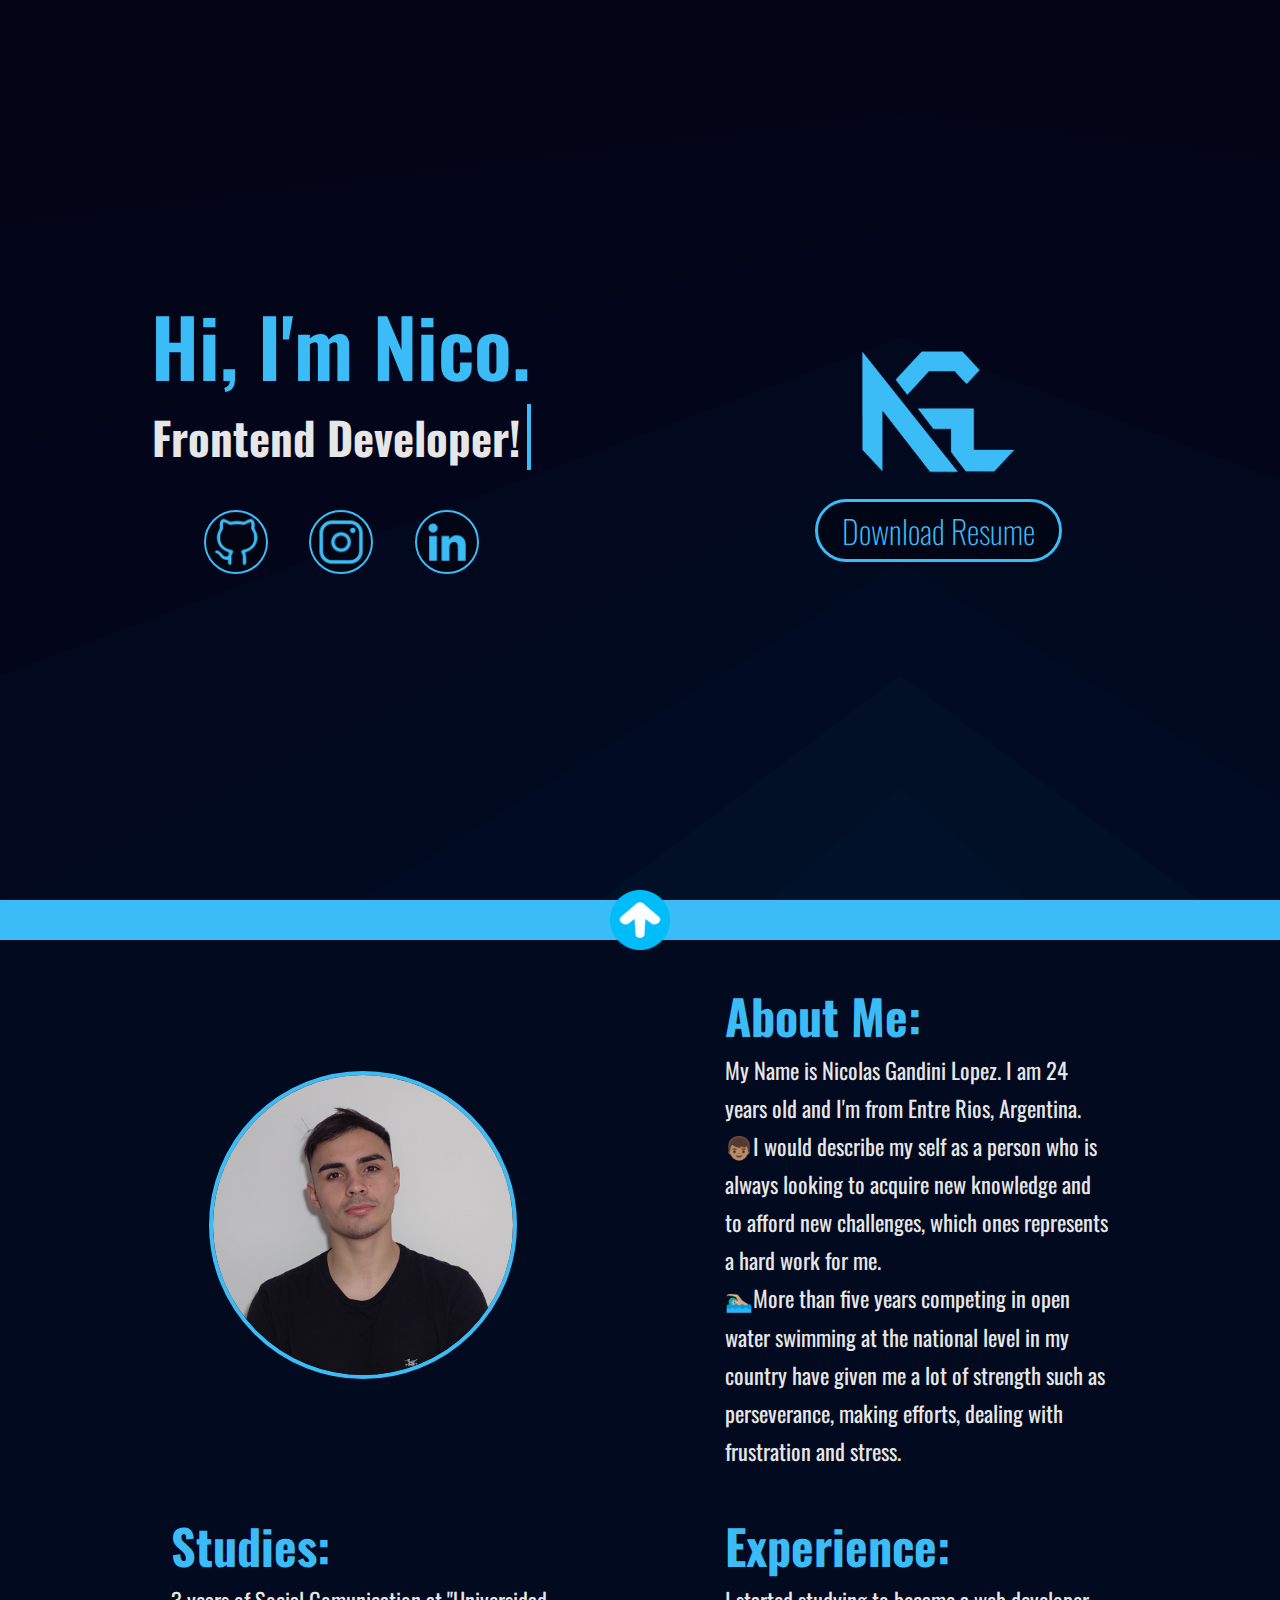
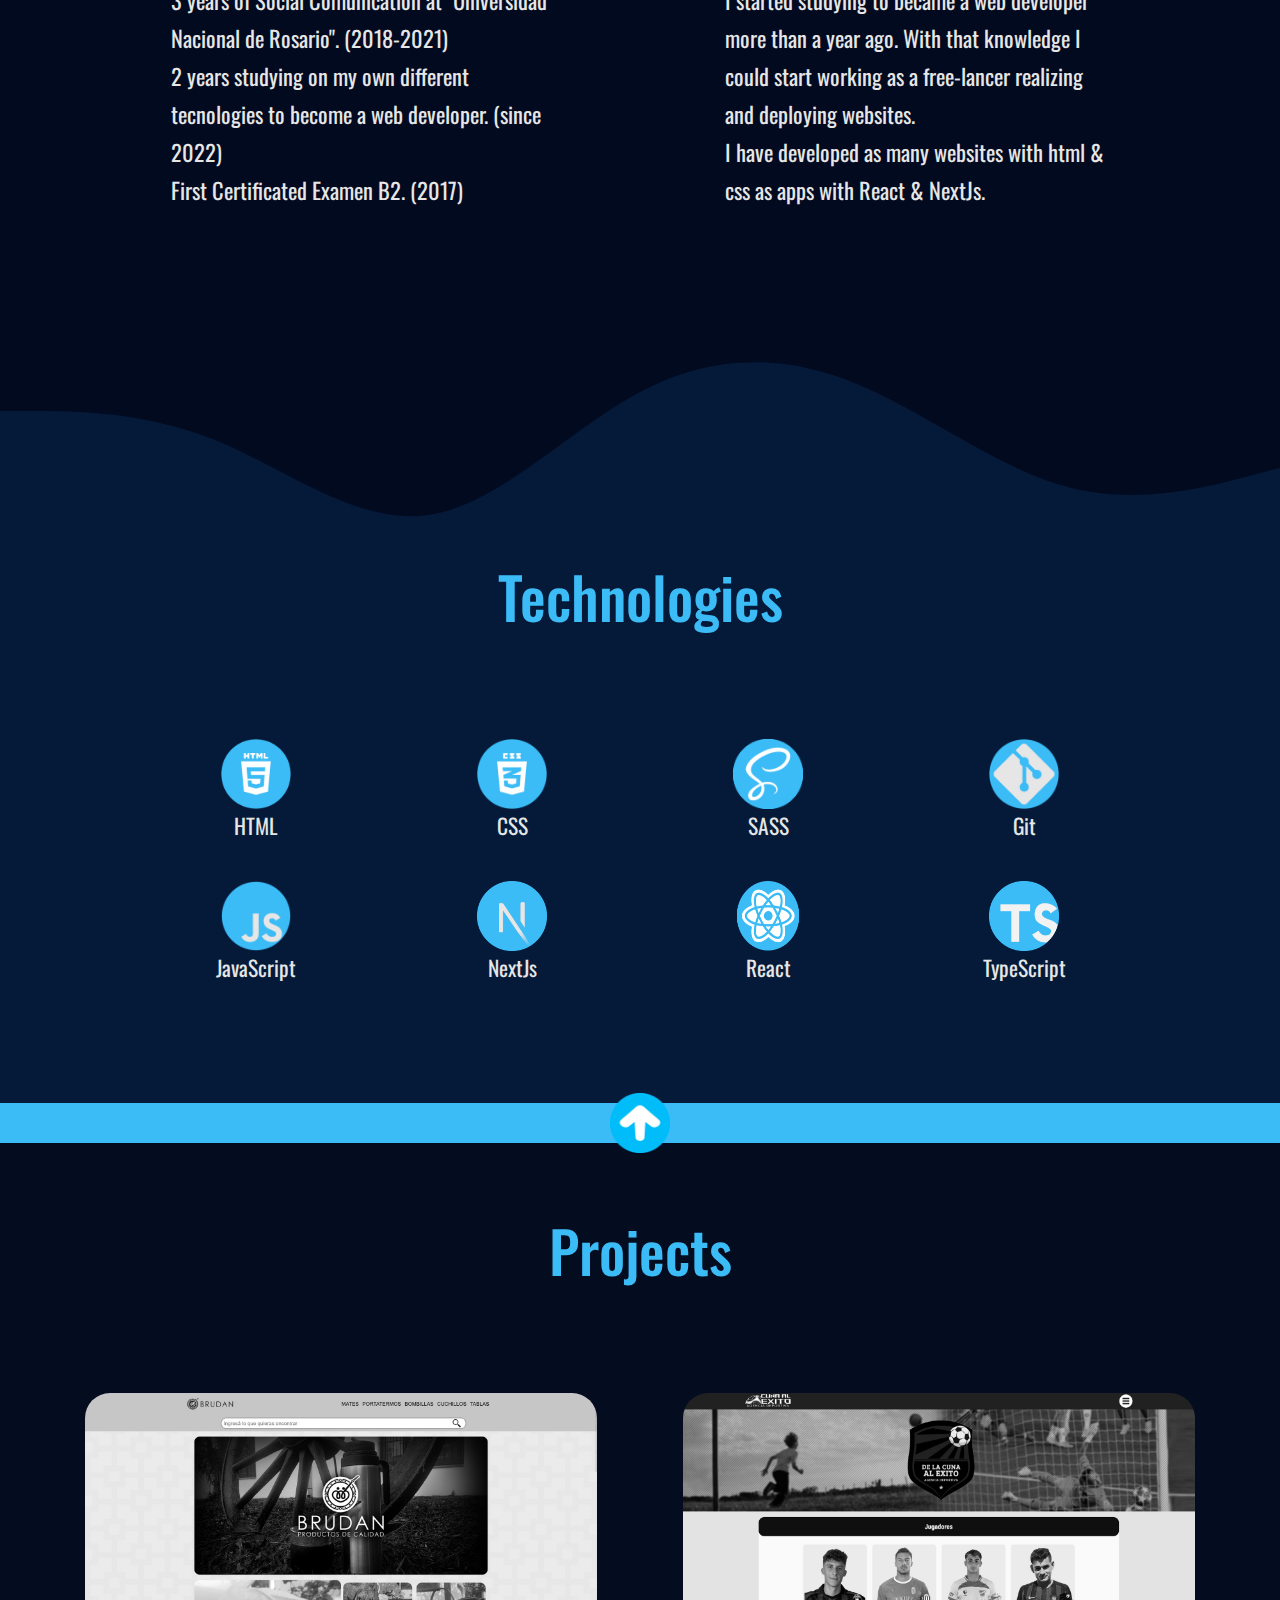
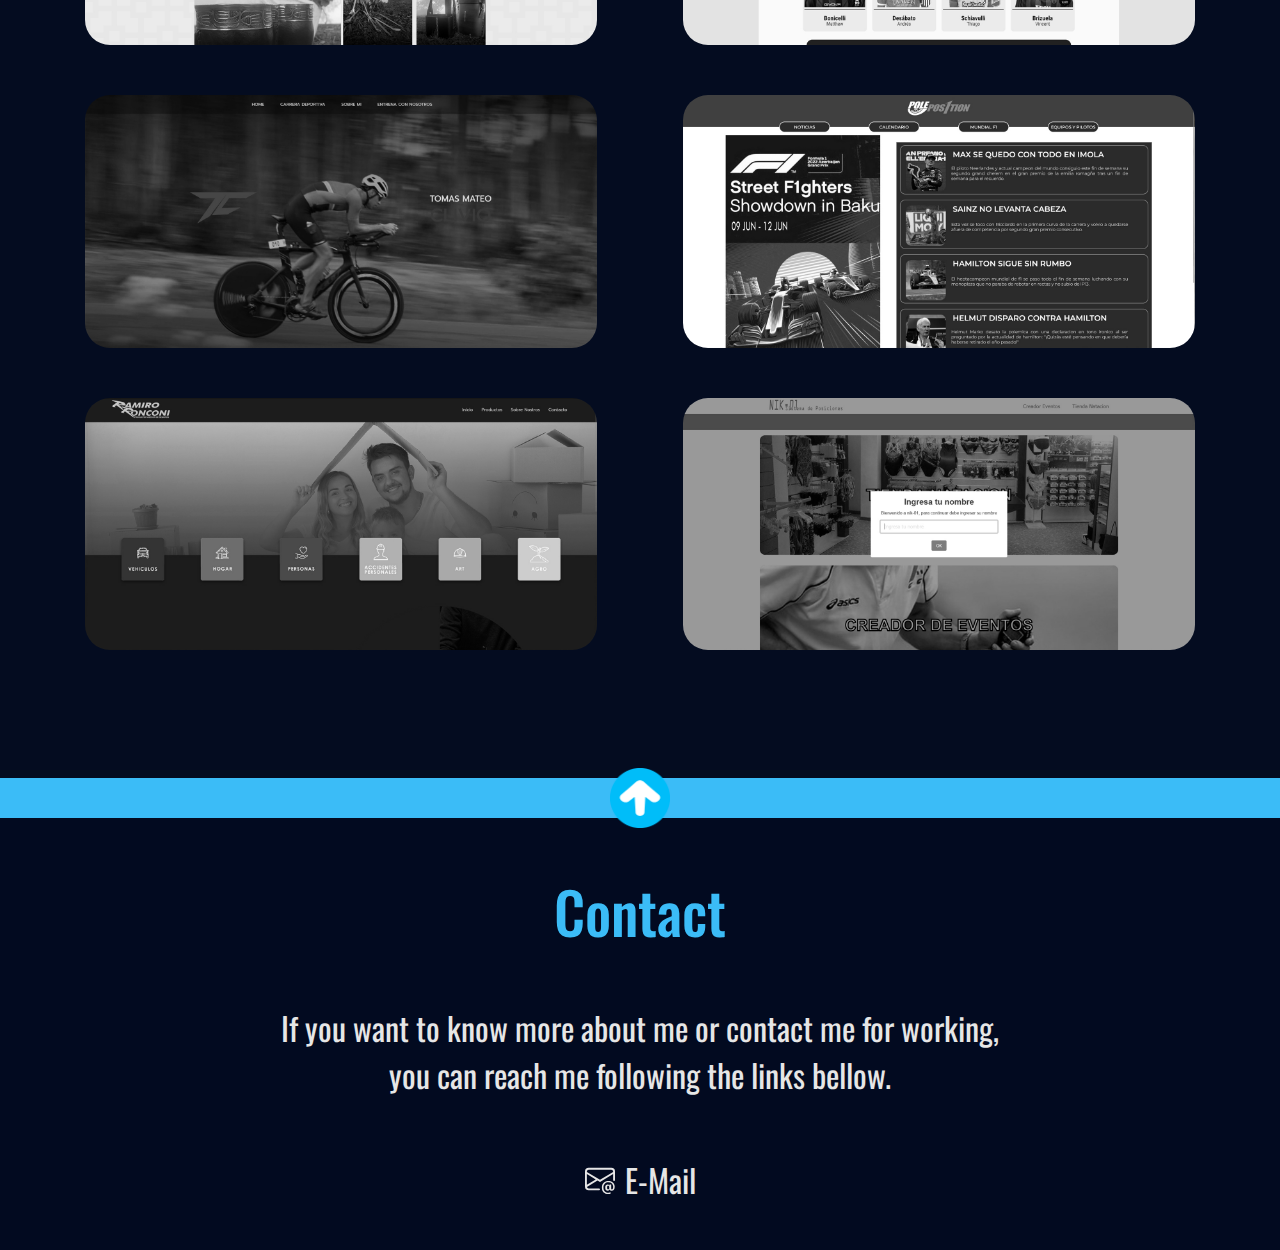
==== commit e8bae804: "wpx" ====
--- a/en.html
+++ b/en.html
@@ -153,10 +153,6 @@
             <a href="mailto:nglwebdeveloper@gmail.com">
                 <svg xmlns="http://www.w3.org/2000/svg" fill="currentColor" class="bi bi-envelope-at" viewBox="0 0 16 16"><path d="M2 2a2 2 0 0 0-2 2v8.01A2 2 0 0 0 2 14h5.5a.5.5 0 0 0 0-1H2a1 1 0 0 1-.966-.741l5.64-3.471L8 9.583l7-4.2V8.5a.5.5 0 0 0 1 0V4a2 2 0 0 0-2-2H2Zm3.708 6.208L1 11.105V5.383l4.708 2.825ZM1 4.217V4a1 1 0 0 1 1-1h12a1 1 0 0 1 1 1v.217l-7 4.2-7-4.2Z" /><path d="M14.247 14.269c1.01 0 1.587-.857 1.587-2.025v-.21C15.834 10.43 14.64 9 12.52 9h-.035C10.42 9 9 10.36 9 12.432v.214C9 14.82 10.438 16 12.358 16h.044c.594 0 1.018-.074 1.237-.175v-.73c-.245.11-.673.18-1.18.18h-.044c-1.334 0-2.571-.788-2.571-2.655v-.157c0-1.657 1.058-2.724 2.64-2.724h.04c1.535 0 2.484 1.05 2.484 2.326v.118c0 .975-.324 1.39-.639 1.39-.232 0-.41-.148-.41-.42v-2.19h-.906v.569h-.03c-.084-.298-.368-.63-.954-.63-.778 0-1.259.555-1.259 1.4v.528c0 .892.49 1.434 1.26 1.434.471 0 .896-.227 1.014-.643h.043c.118.42.617.648 1.12.648Zm-2.453-1.588v-.227c0-.546.227-.791.573-.791.297 0 .572.192.572.708v.367c0 .573-.253.744-.564.744-.354 0-.581-.215-.581-.8Z" /> </svg>
                 E-Mail</a>
-            <a href="https://wa.me/5403444416479?text=Hi Nico, I was looking at your portfolio and I am interested on get in contact with you."
-                target='_blank' rel="nofollow">
-                <svg xmlns="http://www.w3.org/2000/svg" fill="currentColor" class="bi bi-whatsapp" viewBox="0 0 16 16"> <path d="M13.601 2.326A7.854 7.854 0 0 0 7.994 0C3.627 0 .068 3.558.064 7.926c0 1.399.366 2.76 1.057 3.965L0 16l4.204-1.102a7.933 7.933 0 0 0 3.79.965h.004c4.368 0 7.926-3.558 7.93-7.93A7.898 7.898 0 0 0 13.6 2.326zM7.994 14.521a6.573 6.573 0 0 1-3.356-.92l-.24-.144-2.494.654.666-2.433-.156-.251a6.56 6.56 0 0 1-1.007-3.505c0-3.626 2.957-6.584 6.591-6.584a6.56 6.56 0 0 1 4.66 1.931 6.557 6.557 0 0 1 1.928 4.66c-.004 3.639-2.961 6.592-6.592 6.592zm3.615-4.934c-.197-.099-1.17-.578-1.353-.646-.182-.065-.315-.099-.445.099-.133.197-.513.646-.627.775-.114.133-.232.148-.43.05-.197-.1-.836-.308-1.592-.985-.59-.525-.985-1.175-1.103-1.372-.114-.198-.011-.304.088-.403.087-.088.197-.232.296-.346.1-.114.133-.198.198-.33.065-.134.034-.248-.015-.347-.05-.099-.445-1.076-.612-1.47-.16-.389-.323-.335-.445-.34-.114-.007-.247-.007-.38-.007a.729.729 0 0 0-.529.247c-.182.198-.691.677-.691 1.654 0 .977.71 1.916.81 2.049.098.133 1.394 2.132 3.383 2.992.47.205.84.326 1.129.418.475.152.904.129 1.246.08.38-.058 1.171-.48 1.338-.943.164-.464.164-.86.114-.943-.049-.084-.182-.133-.38-.232z" /> </svg>
-                Whatsapp</a>
         </div>
     </section>
     <footer></footer>
--- a/css/global.css
+++ b/css/global.css
@@ -610,6 +610,20 @@
         background-blend-mode: unset;
     }
 }
+@media all and (max-width: 500px){
+    .contactLinkBox{
+        width: 90%;
+    }
+    .contactParagraph{
+        font-size: 1.4rem;
+    }
+    .contactLinkBox a{
+        font-size: 1.2rem;
+    }
+    .contactLinkBox a svg{
+        height: 16px;
+    }
+}
 @media all and (max-width: 400px){
     .project{
         width: 80%;
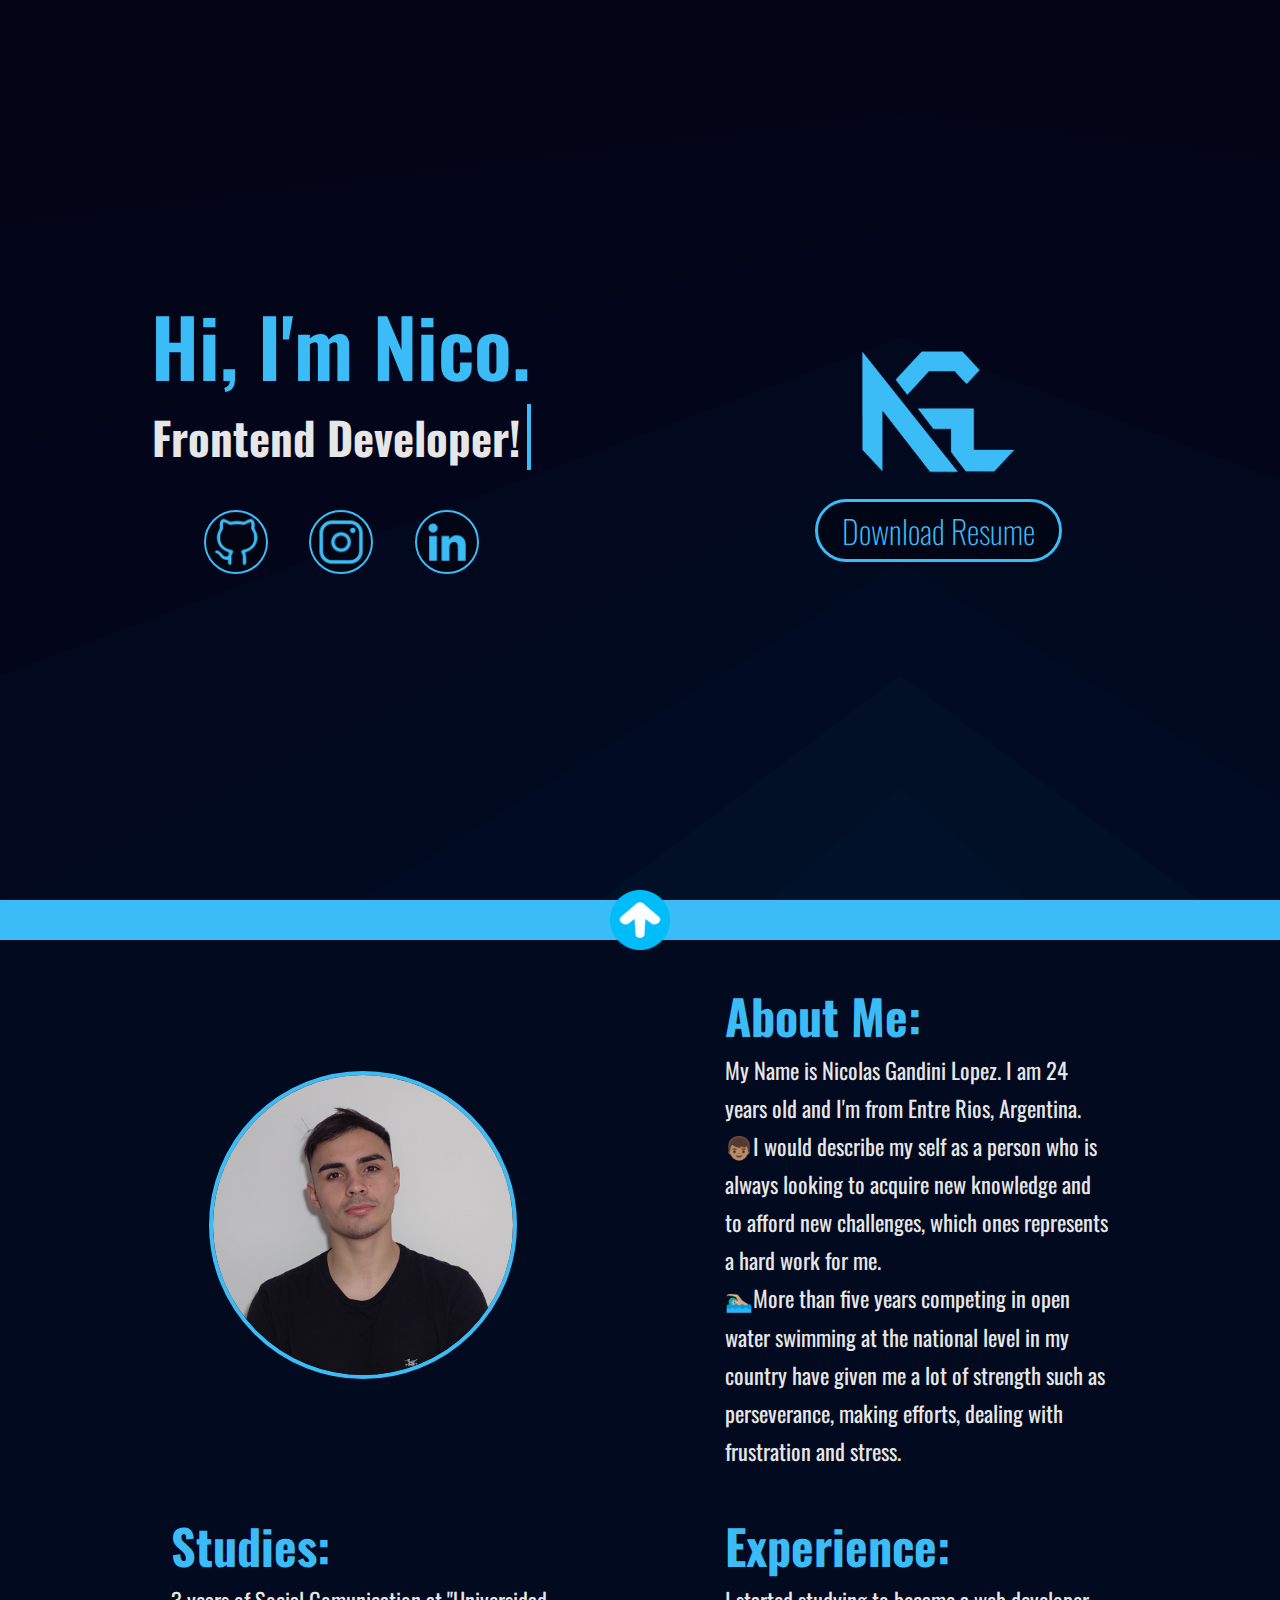
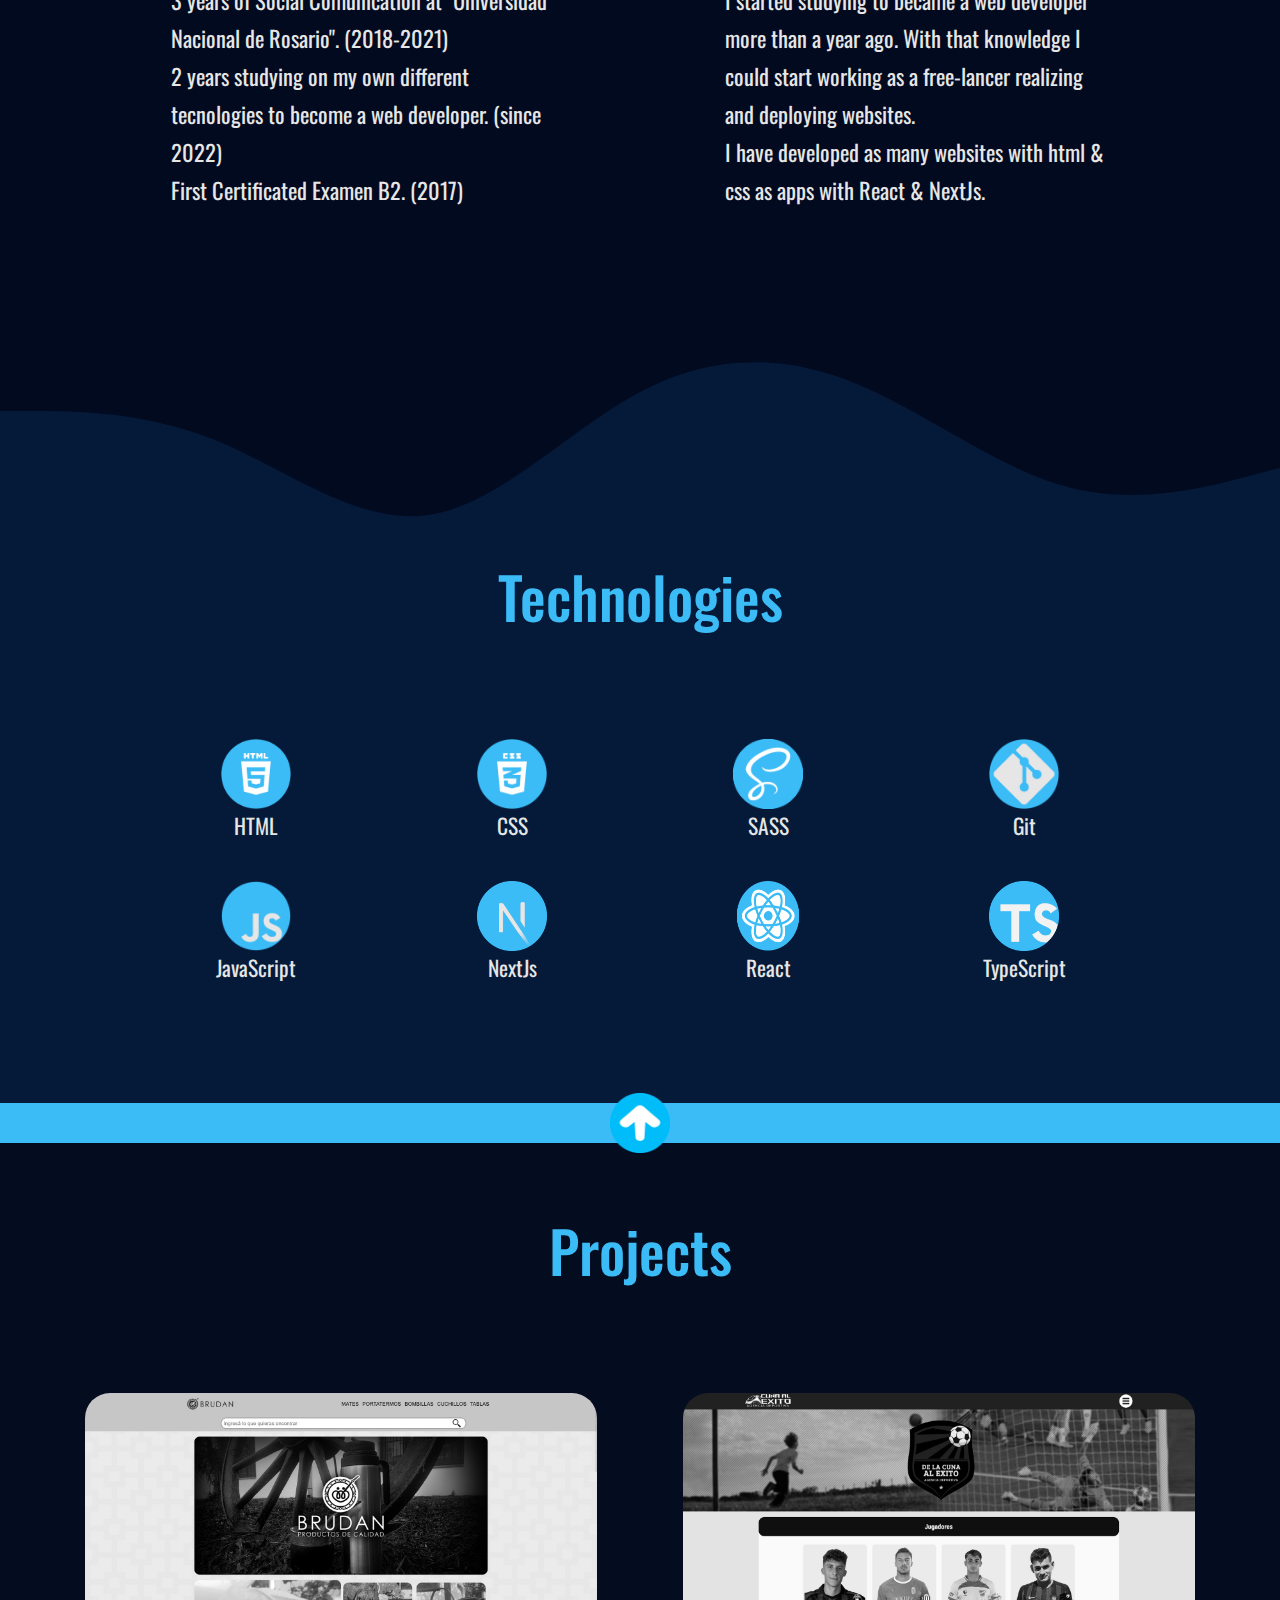
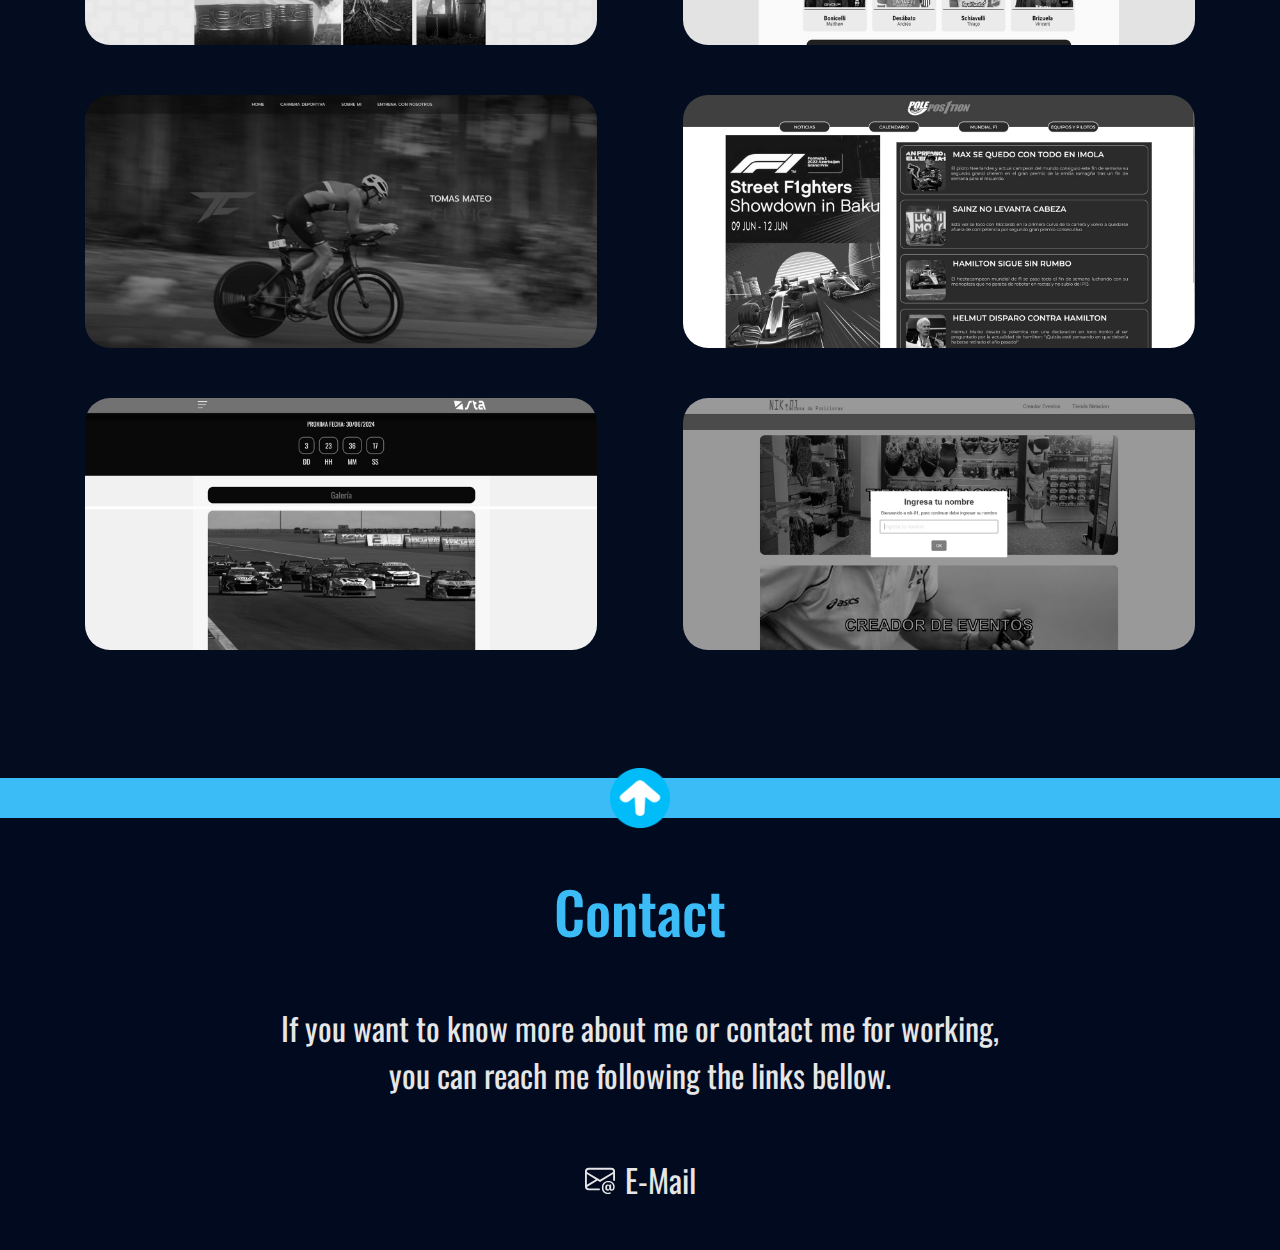
==== commit 948b9c14: "sta agregado" ====
--- a/en.html
+++ b/en.html
@@ -130,8 +130,8 @@
         <div class=" project hover08 hover14">
             <figure><img class="projectImg" src="./assets/ramiroronconi.jpg"></figure>
             <div class="barraProjectos">
-                <a href="https://github.com/Gandininicoo/RRonconi" rel="no-rel" target="_blank"> <img src="./assets/visitgithub.png" alt="visit github">GitHub</a>
-                <a href="http://ramiroronconi.com.ar/" rel="no-rel" target="_blank"> <img src="./assets/visitwebsite.png" alt="visit website">Visit Website</a>
+                <a href="https://github.com/STAvirtual/PaginaOficial" rel="no-rel" target="_blank"> <img src="./assets/visitgithub.png" alt="visit github">GitHub</a>
+                <a href="https://stavirtual.github.io/PaginaOficial/index.html" rel="no-rel" target="_blank"> <img src="./assets/visitwebsite.png" alt="visit website">Visit Website</a>
             </div>
         </div>
         <div class=" project hover08 hover14">
